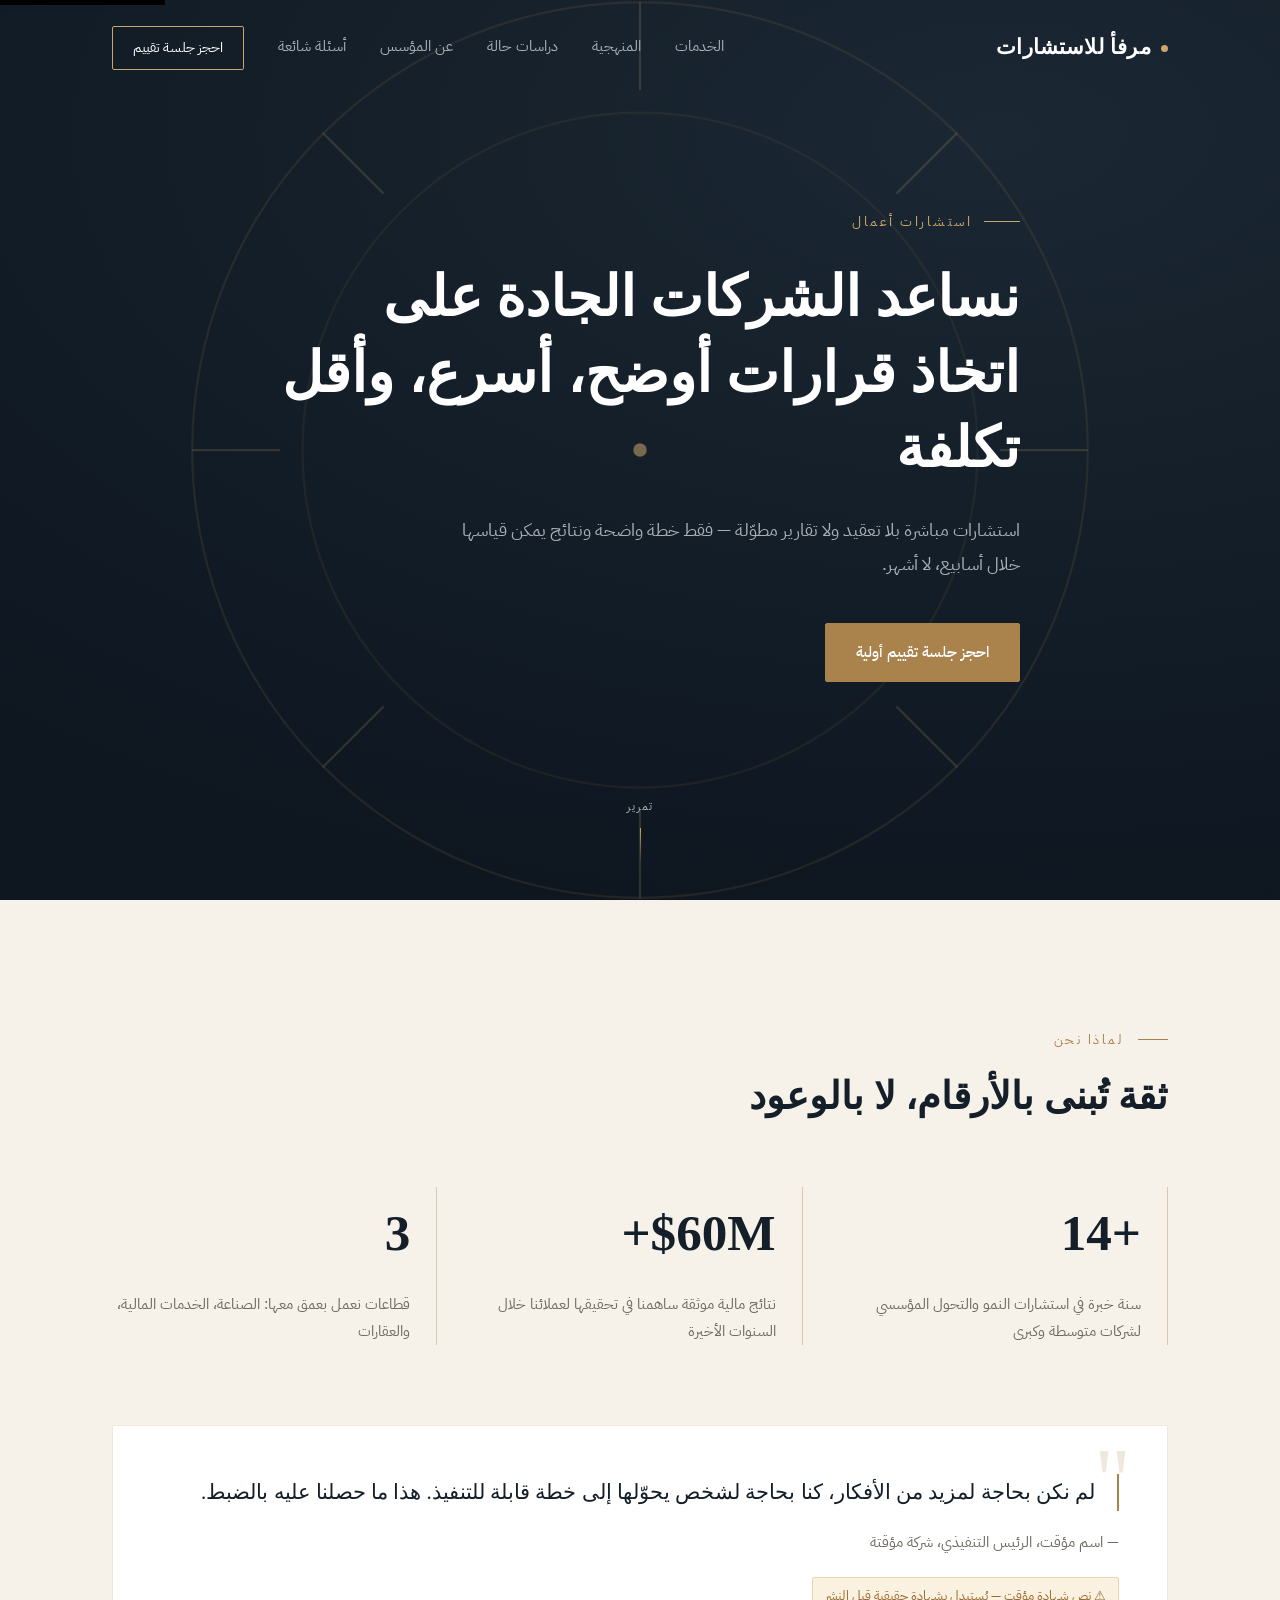
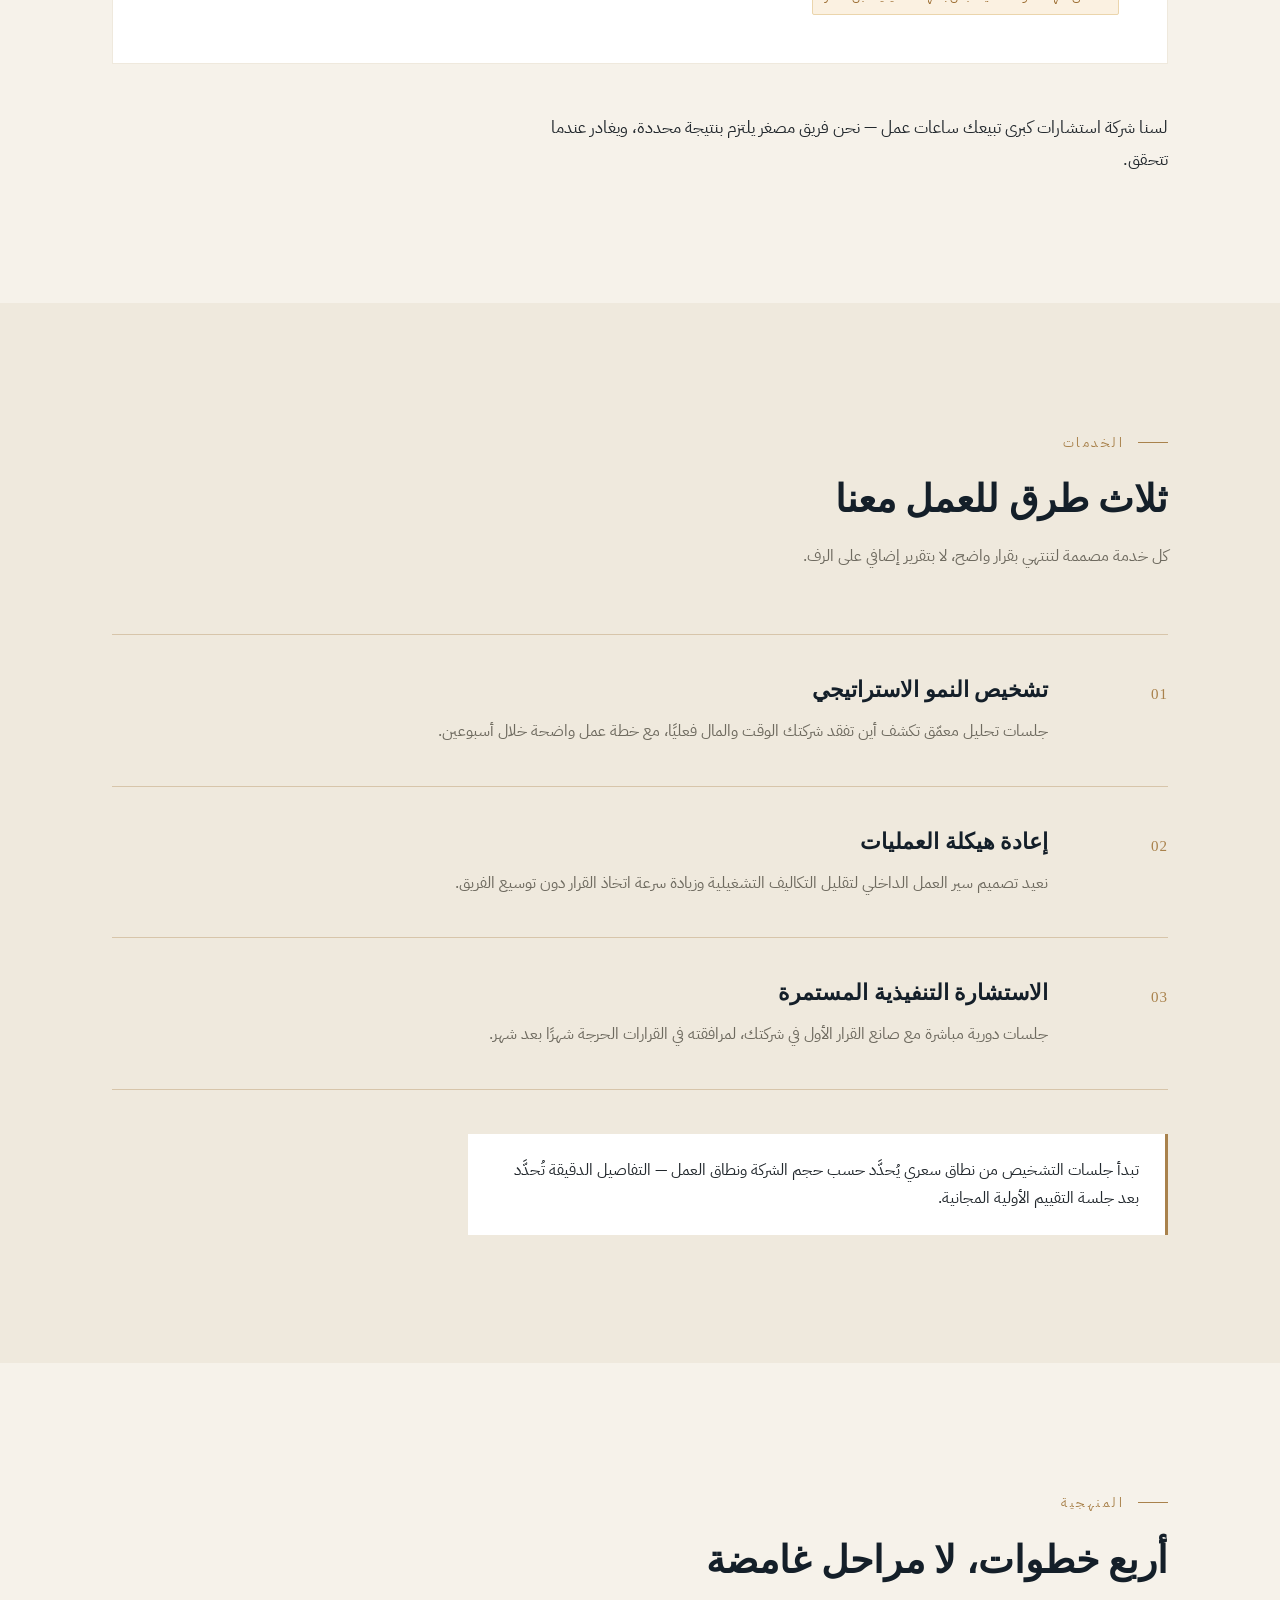
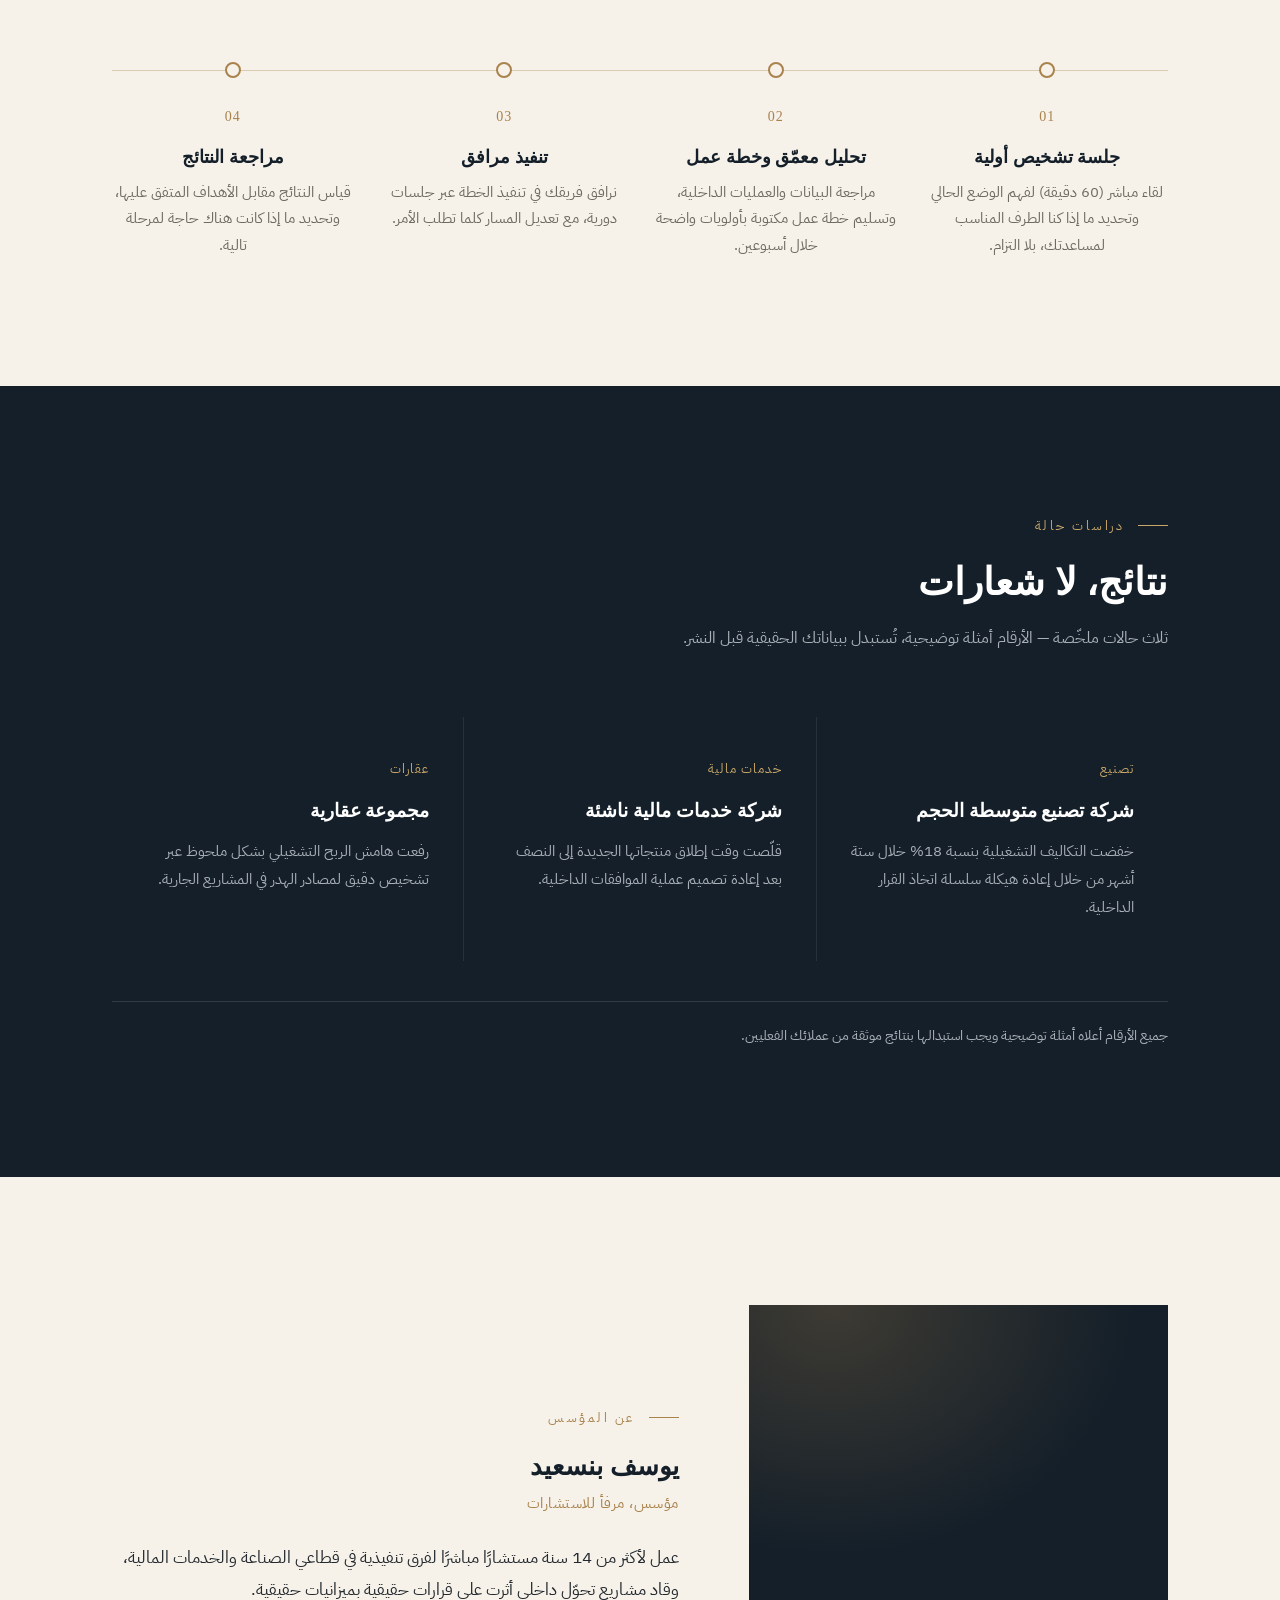
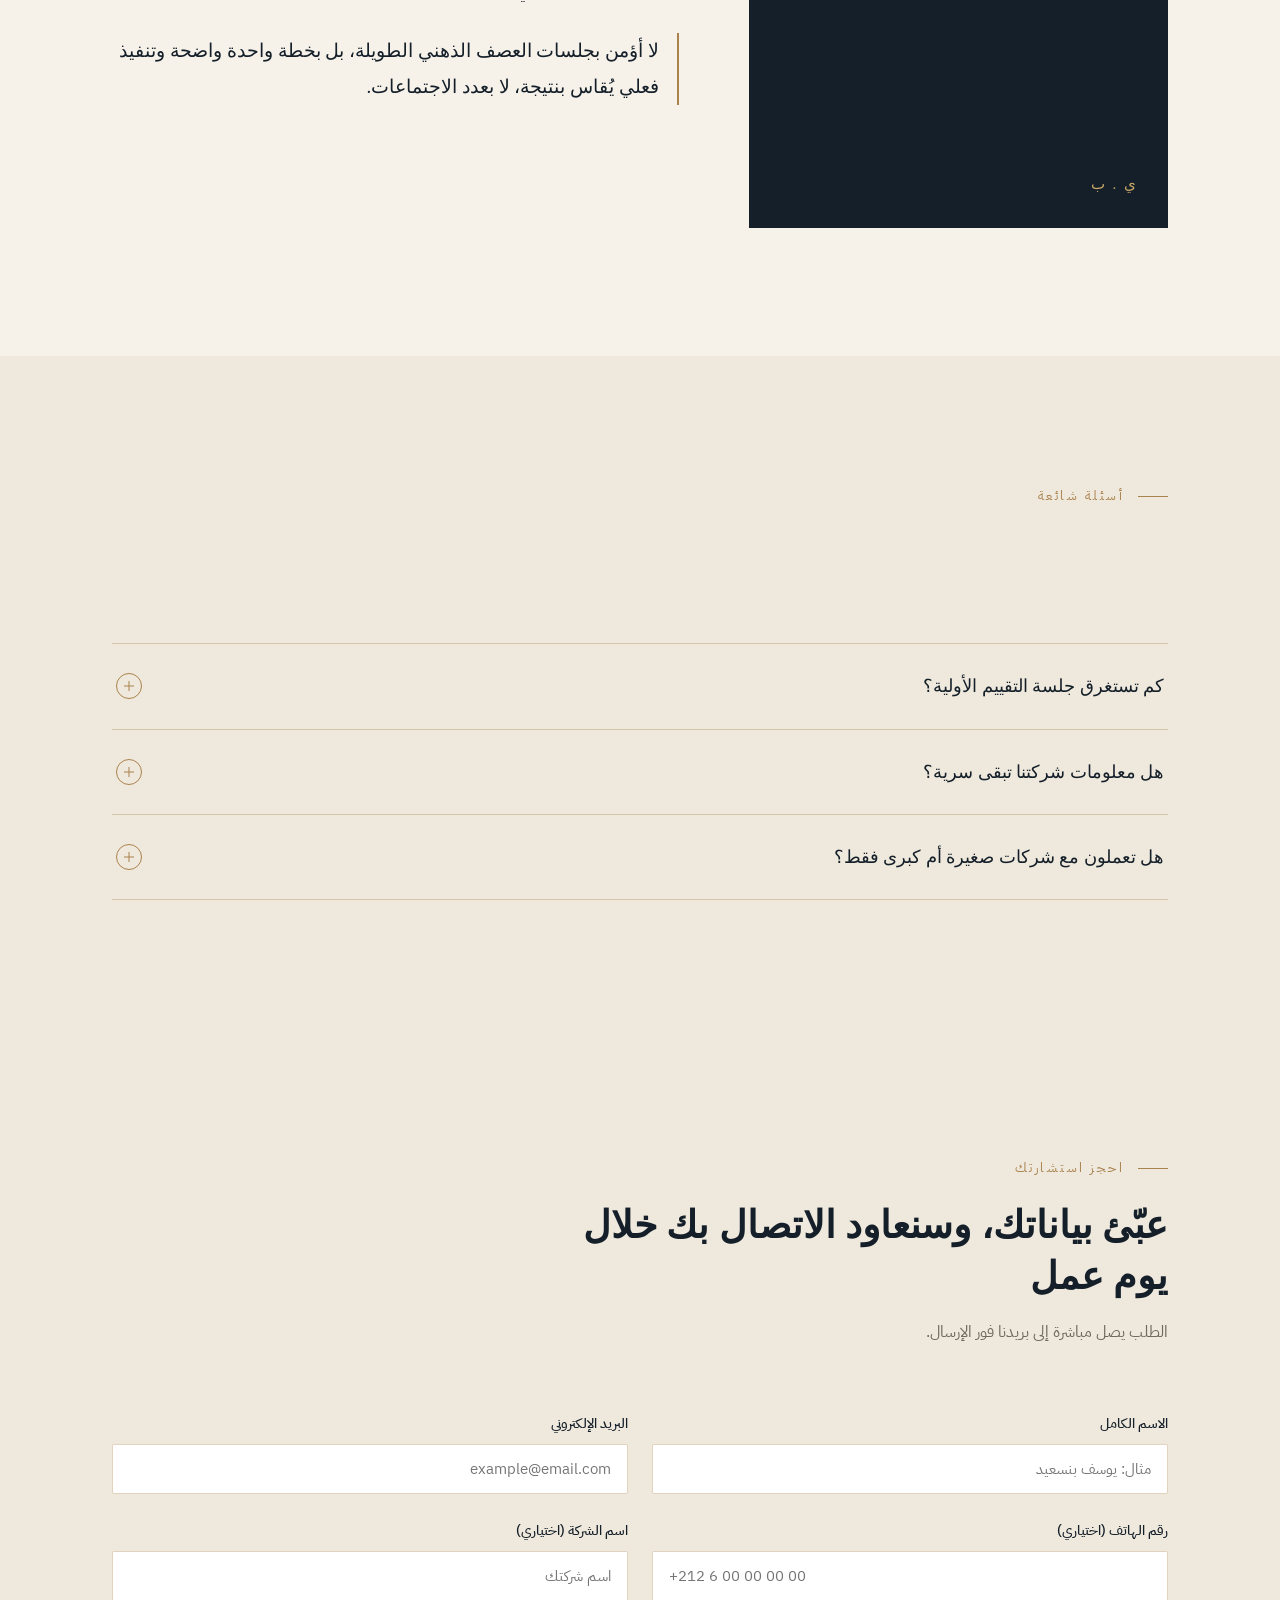
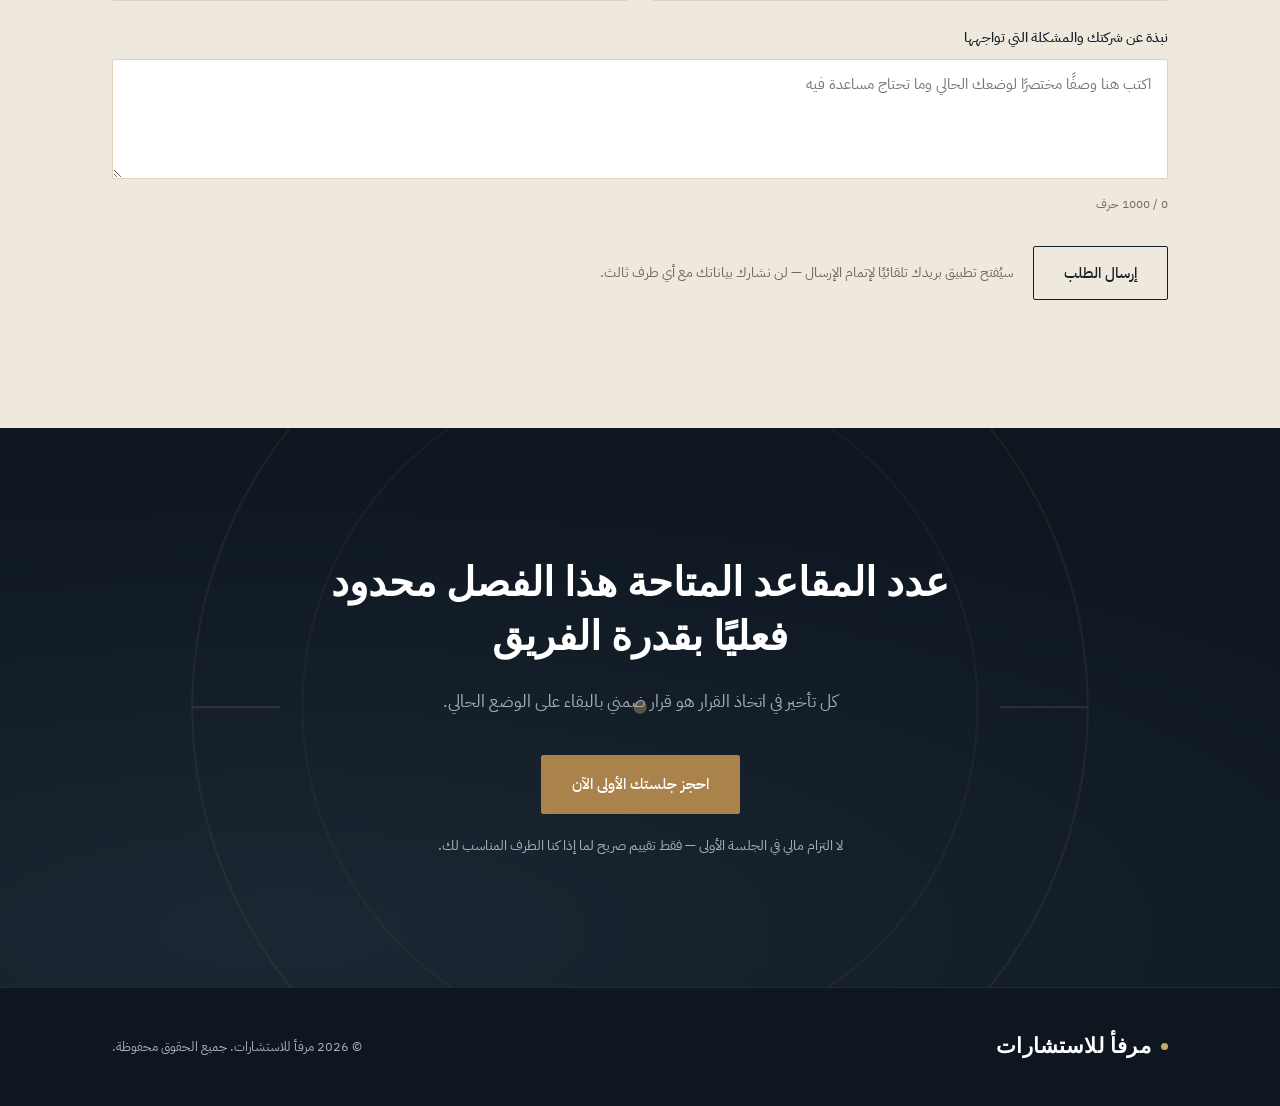
==== index.html @ f8471680 "Initial commit: Professional consulting website - Marfa Consulting" ====
<!DOCTYPE html>
<html lang="ar" dir="rtl">
<head>
  <meta charset="UTF-8">
  <meta name="viewport" content="width=device-width, initial-scale=1.0">
  <meta name="description" content="مرفأ للاستشارات — استشارات أعمال احترافية للشركات الكبرى والمتوسطة. نساعدك على اتخاذ قرارات أوضح وأسرع وأقل تكلفة.">
  <meta name="keywords" content="استشارات أعمال، استشارات إدارية، تحول مؤسسي، استراتيجية النمو">
  <meta name="author" content="مرفأ للاستشارات">
  <meta property="og:title" content="مرفأ — استشارات أعمال احترافية">
  <meta property="og:description" content="نساعد الشركات الجادة على اتخاذ قرارات أوضح، أسرع، وأقل تكلفة">
  <meta property="og:type" content="website">
  <meta name="theme-color" content="#141F29">
  
  <title>مرفأ — استشارات أعمال احترافية</title>
  
  <link rel="preconnect" href="https://fonts.googleapis.com">
  <link rel="preconnect" href="https://fonts.gstatic.com" crossorigin>
  <link href="https://fonts.googleapis.com/css2?family=Noto+Serif+Arabic:wght@400;500;600;700&family=IBM+Plex+Sans+Arabic:wght@300;400;500;600&display=swap" rel="stylesheet">
  
  <link rel="stylesheet" href="css/styles.css">
  <link rel="stylesheet" href="css/animations.css">
  <link rel="stylesheet" href="css/responsive.css">
</head>
<body>

<!-- HEADER -->
<header id="site-header" role="banner">
  <div class="wrap">
    <div class="brand"><span class="dot"></span>مرفأ للاستشارات</div>
    <div class="nav-desktop">
      <nav role="navigation" aria-label="القائمة الرئيسية">
        <a href="#services">الخدمات</a>
        <a href="#method">المنهجية</a>
        <a href="#cases">دراسات حالة</a>
        <a href="#about">عن المؤسس</a>
        <a href="#faq">أسئلة شائعة</a>
      </nav>
      <a href="#book" class="header-cta">احجز جلسة تقييم</a>
    </div>
    <button class="menu-btn" aria-label="فتح القائمة" aria-expanded="false"><span></span><span></span><span></span></button>
  </div>
</header>

<!-- HERO SECTION -->
<section class="hero" role="main" aria-label="القسم الرئيسي">
  <div class="compass" aria-hidden="true">
    <svg viewBox="0 0 400 400" fill="none" role="img" aria-label="خلفية زخرفية">
      <circle cx="200" cy="200" r="199" stroke="#A9824C" stroke-opacity="0.25"/>
      <circle cx="200" cy="200" r="150" stroke="#A9824C" stroke-opacity="0.18"/>
      <g stroke="#C9A768" stroke-opacity="0.35">
        <line x1="200" y1="1" x2="200" y2="40"/>
        <line x1="200" y1="360" x2="200" y2="399"/>
        <line x1="1" y1="200" x2="40" y2="200"/>
        <line x1="360" y1="200" x2="399" y2="200"/>
        <line x1="59" y1="59" x2="86" y2="86"/>
        <line x1="314" y1="314" x2="341" y2="341"/>
        <line x1="59" y1="341" x2="86" y2="314"/>
        <line x1="314" y1="86" x2="341" y2="59"/>
      </g>
      <circle cx="200" cy="200" r="3" fill="#C9A768"/>
    </svg>
  </div>
  <div class="wrap">
    <div class="hero-inner">
      <div class="eyebrow"><span class="rule"></span>استشارات أعمال</div>
      <h1 class="reveal in">نساعد الشركات الجادة على اتخاذ قرارات أوضح، أسرع، وأقل تكلفة</h1>
      <p class="sub reveal in">استشارات مباشرة بلا تعقيد ولا تقارير مطوّلة — فقط خطة واضحة ونتائج يمكن قياسها خلال أسابيع، لا أشهر.</p>
      <a href="#book" class="btn reveal in">احجز جلسة تقييم أولية</a>
    </div>
  </div>
  <div class="scroll-cue"><span>تمرير</span><span class="line"></span></div>
</section>

<!-- TRUST SECTION -->
<section class="trust" aria-label="قسم الثقة والأرقام">
  <div class="wrap">
    <div class="label reveal"><span class="rule"></span>لماذا نحن</div>
    <div class="section-head reveal">
      <h2>ثقة تُبنى بالأرقام، لا بالوعود</h2>
    </div>

    <div class="stats">
      <div class="stat reveal">
        <div class="num">+14</div>
        <div class="desc">سنة خبرة في استشارات النمو والتحول المؤسسي لشركات متوسطة وكبرى</div>
      </div>
      <div class="stat reveal">
        <div class="num">$60M+</div>
        <div class="desc">نتائج مالية موثقة ساهمنا في تحقيقها لعملائنا خلال السنوات الأخيرة</div>
      </div>
      <div class="stat reveal">
        <div class="num">3</div>
        <div class="desc">قطاعات نعمل بعمق معها: الصناعة، الخدمات المالية، والعقارات</div>
      </div>
    </div>

    <div class="quote-block reveal">
      <div>
        <blockquote>لم نكن بحاجة لمزيد من الأفكار، كنا بحاجة لشخص يحوّلها إلى خطة قابلة للتنفيذ. هذا ما حصلنا عليه بالضبط.</blockquote>
        <div class="quote-attr">— اسم مؤقت، الرئيس التنفيذي، شركة مؤقتة</div>
        <div class="placeholder-flag">⚠ نص شهادة مؤقت — يُستبدل بشهادة حقيقية قبل النشر</div>
      </div>
    </div>

    <p class="resolve-line reveal">لسنا شركة استشارات كبرى تبيعك ساعات عمل — نحن فريق مصغر يلتزم بنتيجة محددة، ويغادر عندما تتحقق.</p>
  </div>
</section>

<!-- SERVICES SECTION -->
<section class="services" id="services" aria-label="الخدمات">
  <div class="wrap">
    <div class="label reveal"><span class="rule"></span>الخدمات</div>
    <div class="section-head reveal">
      <h2>ثلاث طرق للعمل معنا</h2>
      <p>كل خدمة مصممة لتنتهي بقرار واضح، لا بتقرير إضافي على الرف.</p>
    </div>

    <div class="service-list">
      <div class="service-row reveal">
        <div class="service-num">01</div>
        <div>
          <h3>تشخيص النمو الاستراتيجي</h3>
          <p>جلسات تحليل معمّق تكشف أين تفقد شركتك الوقت والمال فعليًا، مع خطة عمل واضحة خلال أسبوعين.</p>
        </div>
      </div>
      <div class="service-row reveal">
        <div class="service-num">02</div>
        <div>
          <h3>إعادة هيكلة العمليات</h3>
          <p>نعيد تصميم سير العمل الداخلي لتقليل التكاليف التشغيلية وزيادة سرعة اتخاذ القرار دون توسيع الفريق.</p>
        </div>
      </div>
      <div class="service-row reveal">
        <div class="service-num">03</div>
        <div>
          <h3>الاستشارة التنفيذية المستمرة</h3>
          <p>جلسات دورية مباشرة مع صانع القرار الأول في شركتك، لمرافقته في القرارات الحرجة شهرًا بعد شهر.</p>
        </div>
      </div>
    </div>

    <p class="pricing-note reveal">تبدأ جلسات التشخيص من نطاق سعري يُحدَّد حسب حجم الشركة ونطاق العمل — التفاصيل الدقيقة تُحدَّد بعد جلسة التقييم الأولية المجانية.</p>
  </div>
</section>

<!-- METHODOLOGY SECTION -->
<section class="method" id="method" aria-label="المنهجية">
  <div class="wrap">
    <div class="label reveal"><span class="rule"></span>المنهجية</div>
    <div class="section-head reveal">
      <h2>أربع خطوات، لا مراحل غامضة</h2>
    </div>

    <div class="timeline">
      <div class="tl-step reveal">
        <div class="tl-dot"></div>
        <div class="tl-num">01</div>
        <h3>جلسة تشخيص أولية</h3>
        <p>لقاء مباشر (60 دقيقة) لفهم الوضع الحالي وتحديد ما إذا كنا الطرف المناسب لمساعدتك، بلا التزام.</p>
      </div>
      <div class="tl-step reveal">
        <div class="tl-dot"></div>
        <div class="tl-num">02</div>
        <h3>تحليل معمّق وخطة عمل</h3>
        <p>مراجعة البيانات والعمليات الداخلية، وتسليم خطة عمل مكتوبة بأولويات واضحة خلال أسبوعين.</p>
      </div>
      <div class="tl-step reveal">
        <div class="tl-dot"></div>
        <div class="tl-num">03</div>
        <h3>تنفيذ مرافق</h3>
        <p>نرافق فريقك في تنفيذ الخطة عبر جلسات دورية، مع تعديل المسار كلما تطلب الأمر.</p>
      </div>
      <div class="tl-step reveal">
        <div class="tl-dot"></div>
        <div class="tl-num">04</div>
        <h3>مراجعة النتائج</h3>
        <p>قياس النتائج مقابل الأهداف المتفق عليها، وتحديد ما إذا كانت هناك حاجة لمرحلة تالية.</p>
      </div>
    </div>
  </div>
</section>

<!-- CASE STUDIES SECTION -->
<section class="cases" id="cases" aria-label="دراسات الحالة">
  <div class="wrap">
    <div class="label reveal"><span class="rule"></span>دراسات حالة</div>
    <div class="section-head reveal">
      <h2>نتائج، لا شعارات</h2>
      <p>ثلاث حالات ملخّصة — الأرقام أمثلة توضيحية، تُستبدل ببياناتك الحقيقية قبل النشر.</p>
    </div>

    <div class="case-grid">
      <div class="case-card reveal">
        <span class="tag">تصنيع</span>
        <h3>شركة تصنيع متوسطة الحجم</h3>
        <p>خفضت التكاليف التشغيلية بنسبة 18% خلال ستة أشهر من خلال إعادة هيكلة سلسلة اتخاذ القرار الداخلية.</p>
      </div>
      <div class="case-card reveal">
        <span class="tag">خدمات مالية</span>
        <h3>شركة خدمات مالية ناشئة</h3>
        <p>قلّصت وقت إطلاق منتجاتها الجديدة إلى النصف بعد إعادة تصميم عملية الموافقات الداخلية.</p>
      </div>
      <div class="case-card reveal">
        <span class="tag">عقارات</span>
        <h3>مجموعة عقارية</h3>
        <p>رفعت هامش الربح التشغيلي بشكل ملحوظ عبر تشخيص دقيق لمصادر الهدر في المشاريع الجارية.</p>
      </div>
    </div>
    <p class="cases-note reveal">جميع الأرقام أعلاه أمثلة توضيحية ويجب استبدالها بنتائج موثقة من عملائك الفعليين.</p>
  </div>
</section>

<!-- ABOUT SECTION -->
<section class="about" id="about" aria-label="عن المؤسس">
  <div class="wrap">
    <div class="about-grid">
      <div class="about-card reveal">
        <span class="initials">ي . ب</span>
      </div>
      <div class="reveal">
        <div class="label"><span class="rule"></span>عن المؤسس</div>
        <h3 class="name">يوسف بنسعيد</h3>
        <div class="role">مؤسس، مرفأ للاستشارات</div>
        <p>عمل لأكثر من 14 سنة مستشارًا مباشرًا لفرق تنفيذية في قطاعي الصناعة والخدمات المالية، وقاد مشاريع تحوّل داخلي أثرت على قرارات حقيقية بميزانيات حقيقية.</p>
        <p class="pull">لا أؤمن بجلسات العصف الذهني الطويلة، بل بخطة واحدة واضحة وتنفيذ فعلي يُقاس بنتيجة، لا بعدد الاجتماعات.</p>
      </div>
    </div>
  </div>
</section>

<!-- FAQ SECTION -->
<section class="faq" id="faq" aria-label="الأسئلة الشائعة">
  <div class="wrap">
    <div class="label reveal"><span class="rule"></span>أسئلة شائعة</div>
    <div class="section-head reveal">
      <h2>قبل أن تحجز</h2>
    </div>

    <div class="faq-list">
      <details class="faq-item reveal">
        <summary>كم تستغرق جلسة التقييم الأولية؟<span class="icon"></span></summary>
        <div class="a">ستون دقيقة، بلا التزام مالي. الهدف هو فهم وضعك وتحديد ما إذا كنا الطرف المناسب لمساعدتك.</div>
      </details>
      <details class="faq-item reveal">
        <summary>هل معلومات شركتنا تبقى سرية؟<span class="icon"></span></summary>
        <div class="a">نعم، نوقّع اتفاقية سرية قبل أي مشاركة بيانات أو وثائق داخلية.</div>
      </details>
      <details class="faq-item reveal">
        <summary>هل تعملون مع شركات صغيرة أم كبرى فقط؟<span class="icon"></span></summary>
        <div class="a">نعمل مع الشركات التي لديها مشكلة محددة تستحق حلًا، بغض النظر عن الحجم.</div>
      </details>
    </div>
  </div>
</section>

<!-- CONTACT FORM SECTION -->
<section class="contact-form-section" id="book" aria-label="حجز جلسة تقييم">
  <div class="wrap">
    <div class="label reveal"><span class="rule"></span>احجز استشارتك</div>
    <div class="section-head reveal">
      <h2>عبّئ بياناتك، وسنعاود الاتصال بك خلال يوم عمل</h2>
      <p>الطلب يصل مباشرة إلى بريدنا فور الإرسال.</p>
    </div>

    <form id="booking-form" class="reveal" novalidate>
      <div class="form-grid">
        <div class="field">
          <label for="f-name">الاسم الكامل</label>
          <input id="f-name" name="name" type="text" required placeholder="مثال: يوسف بنسعيد">
        </div>
        <div class="field">
          <label for="f-email">البريد الإلكتروني</label>
          <input id="f-email" name="email" type="email" required placeholder="example@email.com">
        </div>
        <div class="field">
          <label for="f-phone">رقم الهاتف (اختياري)</label>
          <input id="f-phone" name="phone" type="tel" placeholder="+212 6 00 00 00 00">
        </div>
        <div class="field">
          <label for="f-company">اسم الشركة (اختياري)</label>
          <input id="f-company" name="company" type="text" placeholder="اسم شركتك">
        </div>
        <div class="field full">
          <label for="f-message">نبذة عن شركتك والمشكلة التي تواجهها</label>
          <textarea id="f-message" name="message" required placeholder="اكتب هنا وصفًا مختصرًا لوضعك الحالي وما تحتاج مساعدة فيه"></textarea>
        </div>
      </div>

      <div class="form-submit">
        <button type="submit" class="btn btn-outline" id="submit-btn">إرسال الطلب</button>
        <span class="form-note">سيُفتح تطبيق بريدك تلقائيًا لإتمام الإرسال — لن نشارك بياناتك مع أي طرف ثالث.</span>
      </div>
      <div class="form-status" id="form-status"></div>
    </form>
  </div>
</section>

<!-- FINAL CTA SECTION -->
<section class="final" id="contact" aria-label="دعوة نهائية للعمل">
  <div class="compass" aria-hidden="true">
    <svg viewBox="0 0 400 400" fill="none" role="img" aria-label="خلفية زخرفية">
      <circle cx="200" cy="200" r="199" stroke="#A9824C" stroke-opacity="0.25"/>
      <circle cx="200" cy="200" r="150" stroke="#A9824C" stroke-opacity="0.18"/>
      <g stroke="#C9A768" stroke-opacity="0.35">
        <line x1="200" y1="1" x2="200" y2="40"/>
        <line x1="200" y1="360" x2="200" y2="399"/>
        <line x1="1" y1="200" x2="40" y2="200"/>
        <line x1="360" y1="200" x2="399" y2="200"/>
      </g>
      <circle cx="200" cy="200" r="3" fill="#C9A768"/>
    </svg>
  </div>
  <div class="wrap">
    <div class="final-inner reveal">
      <h2>عدد المقاعد المتاحة هذا الفصل محدود فعليًا بقدرة الفريق</h2>
      <p class="sub">كل تأخير في اتخاذ القرار هو قرار ضمني بالبقاء على الوضع الحالي.</p>
      <a href="#book" class="btn">احجز جلستك الأولى الآن</a>
      <div class="trust-line">لا التزام مالي في الجلسة الأولى — فقط تقييم صريح لما إذا كنا الطرف المناسب لك.</div>
    </div>
  </div>
</section>

<!-- FOOTER -->
<footer role="contentinfo">
  <div class="wrap">
    <div class="brand"><span class="dot"></span>مرفأ للاستشارات</div>
    <div class="fine">© 2026 مرفأ للاستشارات. جميع الحقوق محفوظة.</div>
  </div>
</footer>

<script src="js/main.js" defer></script>
<script src="js/form.js" defer></script>

</body>
</html>
---- css/styles.css ----
/* ============================================
   MARFA CONSULTING - MAIN STYLES
   Professional Design System for Enterprise
   ============================================ */

:root {
  /* Color Palette */
  --navy: #141F29;
  --navy-deep: #0E1620;
  --cream: #F6F2EA;
  --cream-2: #EFE9DD;
  --gold: #A9824C;
  --gold-soft: #C9A768;
  --ink: #22282D;
  --muted: #6E6A5F;
  --muted-on-navy: #A9B0B8;
  --line: rgba(169, 130, 76, 0.35);
  
  /* Typography */
  --serif: 'Noto Serif Arabic', serif;
  --sans: 'IBM Plex Sans Arabic', sans-serif;
  
  /* Layout */
  --maxw: 1120px;
  --section-pad: clamp(72px, 10vw, 140px);
  
  /* Transitions */
  --transition-fast: 0.3s ease;
  --transition-normal: 0.5s ease;
  --transition-slow: 0.8s ease;
}

/* ============================================
   GLOBAL STYLES
   ============================================ */

* {
  box-sizing: border-box;
}

html {
  scroll-behavior: smooth;
  -webkit-font-smoothing: antialiased;
  -moz-osx-font-smoothing: grayscale;
}

body {
  margin: 0;
  padding: 0;
  background: var(--cream);
  color: var(--ink);
  font-family: var(--sans);
  font-weight: 400;
  line-height: 1.8;
  overflow-x: hidden;
}

/* Typography */
h1, h2, h3, h4, h5, h6 {
  font-family: var(--serif);
  color: var(--navy);
  margin: 0;
  line-height: 1.35;
  font-weight: 600;
}

p {
  margin: 0;
}

a {
  color: inherit;
  text-decoration: none;
  transition: color var(--transition-fast);
}

img {
  max-width: 100%;
  display: block;
  height: auto;
}

/* Utility Classes */
.wrap {
  max-width: var(--maxw);
  margin: 0 auto;
  padding: 0 32px;
}

section {
  padding: var(--section-pad) 0;
}

::selection {
  background: var(--gold-soft);
  color: #fff;
}

:focus-visible {
  outline: 2px solid var(--gold);
  outline-offset: 3px;
}

/* ============================================
   HEADER & NAVIGATION
   ============================================ */

header {
  position: fixed;
  top: 0;
  right: 0;
  left: 0;
  z-index: 100;
  padding: 26px 0;
  transition: background var(--transition-normal), padding var(--transition-normal), box-shadow var(--transition-normal);
  background: transparent;
}

header .wrap {
  display: flex;
  align-items: center;
  justify-content: space-between;
}

header.scrolled {
  background: var(--navy);
  padding: 16px 0;
  box-shadow: 0 8px 30px rgba(0, 0, 0, 0.18);
}

.brand {
  font-family: var(--serif);
  font-size: 21px;
  letter-spacing: 0.5px;
  color: #fff;
  display: flex;
  align-items: center;
  gap: 10px;
  font-weight: 600;
}

.brand .dot {
  width: 7px;
  height: 7px;
  border-radius: 50%;
  background: var(--gold-soft);
  display: inline-block;
}

nav {
  display: flex;
  gap: 34px;
}

nav a {
  color: var(--muted-on-navy);
  font-size: 14.5px;
  font-weight: 400;
  position: relative;
  padding-bottom: 4px;
  transition: color var(--transition-fast);
}

nav a:hover {
  color: #fff;
}

nav a::after {
  content: '';
  position: absolute;
  right: 0;
  bottom: 0;
  width: 0;
  height: 1px;
  background: var(--gold-soft);
  transition: width var(--transition-fast);
}

nav a:hover::after {
  width: 100%;
}

.header-cta {
  border: 1px solid var(--gold-soft);
  color: #fff !important;
  padding: 9px 20px;
  border-radius: 2px;
  font-size: 13.5px;
  transition: background var(--transition-fast), color var(--transition-fast);
}

.header-cta::after {
  display: none;
}

.header-cta:hover {
  background: var(--gold-soft);
  color: var(--navy-deep) !important;
}

.nav-desktop {
  display: flex;
  align-items: center;
  gap: 34px;
}

.menu-btn {
  display: none;
  background: none;
  border: none;
  cursor: pointer;
  padding: 6px;
  flex-direction: column;
  gap: 5px;
}

.menu-btn span {
  display: block;
  width: 22px;
  height: 1px;
  background: #fff;
  transition: background var(--transition-fast);
}

/* ============================================
   HERO SECTION
   ============================================ */

.hero {
  position: relative;
  min-height: 100vh;
  display: flex;
  align-items: center;
  background: radial-gradient(120% 90% at 78% 15%, #1B2733 0%, var(--navy) 45%, var(--navy-deep) 100%);
  overflow: hidden;
  padding-top: 120px;
}

.compass {
  position: absolute;
  top: 50%;
  left: 50%;
  width: min(900px, 140vw);
  height: min(900px, 140vw);
  transform: translate(-50%, -50%);
  opacity: 0.55;
  pointer-events: none;
}

.compass svg {
  width: 100%;
  height: 100%;
}

.hero-inner {
  position: relative;
  z-index: 2;
  max-width: 760px;
}

.eyebrow {
  display: flex;
  align-items: center;
  gap: 12px;
  color: var(--gold-soft);
  font-size: 13.5px;
  letter-spacing: 2.5px;
  margin-bottom: 26px;
}

.eyebrow .rule {
  width: 36px;
  height: 1px;
  background: var(--gold-soft);
}

.hero h1 {
  color: #fff;
  font-size: clamp(34px, 5vw, 56px);
  font-weight: 600;
  margin-bottom: 26px;
}

.hero .sub {
  color: var(--muted-on-navy);
  font-size: 18px;
  max-width: 560px;
  margin-bottom: 42px;
  line-height: 1.9;
}

.btn {
  display: inline-flex;
  align-items: center;
  gap: 10px;
  background: var(--gold);
  color: #fff;
  padding: 15px 30px;
  font-size: 15px;
  border-radius: 2px;
  border: 1px solid var(--gold);
  transition: background var(--transition-fast), transform var(--transition-fast), box-shadow var(--transition-fast);
  cursor: pointer;
  font-family: var(--sans);
  font-weight: 500;
}

.btn:hover {
  background: var(--gold-soft);
  transform: translateY(-2px);
  box-shadow: 0 14px 30px rgba(169, 130, 76, 0.28);
}

.btn:active {
  transform: translateY(0);
}

.btn-outline {
  background: transparent;
  color: var(--navy);
  border: 1px solid var(--navy);
}

.btn-outline:hover {
  background: var(--navy);
  color: #fff;
}

.scroll-cue {
  position: absolute;
  bottom: 38px;
  right: 50%;
  transform: translateX(50%);
  display: flex;
  flex-direction: column;
  align-items: center;
  gap: 10px;
  color: var(--muted-on-navy);
  font-size: 12px;
  letter-spacing: 1px;
  z-index: 2;
}

.scroll-cue .line {
  width: 1px;
  height: 34px;
  background: linear-gradient(var(--gold-soft), transparent);
}

/* ============================================
   SECTION LABELS & HEADINGS
   ============================================ */

.label {
  display: flex;
  align-items: center;
  gap: 14px;
  color: var(--gold);
  font-size: 13px;
  letter-spacing: 2.5px;
  margin-bottom: 20px;
}

.label .rule {
  width: 30px;
  height: 1px;
  background: var(--gold);
}

.section-head {
  max-width: 620px;
  margin-bottom: 64px;
}

.section-head h2 {
  font-size: clamp(26px, 3.4vw, 38px);
  font-weight: 600;
}

.section-head p {
  color: var(--muted);
  margin-top: 16px;
  font-size: 16px;
}

.divider {
  display: flex;
  align-items: center;
  justify-content: center;
  gap: 14px;
  margin: 0 auto;
}

.divider .seg {
  width: 70px;
  height: 1px;
  background: var(--line);
}

.divider .dot {
  width: 5px;
  height: 5px;
  border-radius: 50%;
  background: var(--gold);
}

/* ============================================
   TRUST SECTION
   ============================================ */

.trust {
  background: var(--cream);
}

.stats {
  display: grid;
  grid-template-columns: repeat(3, 1fr);
  gap: 40px;
  margin-bottom: 80px;
}

.stat {
  border-right: 1px solid var(--line);
  padding-right: 26px;
}

.stat .num {
  font-family: var(--serif);
  font-size: clamp(38px, 4vw, 52px);
  color: var(--navy);
  font-weight: 600;
  margin-bottom: 12px;
}

.stat .desc {
  color: var(--muted);
  font-size: 15px;
  line-height: 1.8;
}

.quote-block {
  display: grid;
  grid-template-columns: 1fr;
  gap: 40px;
  background: #fff;
  border: 1px solid var(--cream-2);
  padding: 48px;
  position: relative;
}

.quote-block::before {
  content: '"';
  position: absolute;
  top: 10px;
  right: 36px;
  font-family: var(--serif);
  font-size: 90px;
  color: var(--cream-2);
  line-height: 1;
}

blockquote {
  font-family: var(--serif);
  font-size: 21px;
  color: var(--navy);
  line-height: 1.75;
  border-right: 2px solid var(--gold);
  padding-right: 22px;
  margin: 0 0 18px 0;
  position: relative;
  z-index: 1;
}

.quote-attr {
  color: var(--muted);
  font-size: 14.5px;
}

.placeholder-flag {
  display: inline-flex;
  align-items: center;
  gap: 8px;
  margin-top: 22px;
  font-size: 12.5px;
  color: #9A6B2E;
  background: #FBF1E1;
  border: 1px solid #EBD5AC;
  padding: 7px 12px;
  border-radius: 2px;
}

.resolve-line {
  margin-top: 48px;
  font-size: 16.5px;
  color: var(--ink);
  max-width: 640px;
  line-height: 1.9;
}

/* ============================================
   SERVICES SECTION
   ============================================ */

.services {
  background: var(--cream-2);
}

.service-row {
  display: grid;
  grid-template-columns: 90px 1fr;
  gap: 30px;
  padding: 40px 0;
  border-bottom: 1px solid var(--line);
  align-items: start;
}

.service-row:first-of-type {
  border-top: 1px solid var(--line);
}

.service-num {
  font-family: var(--serif);
  color: var(--gold);
  font-size: 15px;
  letter-spacing: 1px;
  padding-top: 6px;
}

.service-row h3 {
  font-size: 22px;
  margin-bottom: 12px;
  font-weight: 600;
}

.service-row p {
  color: var(--muted);
  font-size: 16px;
  max-width: 620px;
}

.pricing-note {
  margin-top: 44px;
  padding: 22px 26px;
  border-right: 3px solid var(--gold);
  background: #fff;
  font-size: 15.5px;
  color: var(--ink);
  max-width: 700px;
  line-height: 1.85;
}

/* ============================================
   METHODOLOGY SECTION
   ============================================ */

.method {
  background: var(--cream);
}

.timeline {
  position: relative;
  display: grid;
  grid-template-columns: repeat(4, 1fr);
  gap: 30px;
}

.timeline::before {
  content: '';
  position: absolute;
  top: 20px;
  right: 0;
  left: 0;
  height: 1px;
  background: var(--line);
}

.tl-step {
  position: relative;
  padding-top: 54px;
}

.tl-step .tl-dot {
  position: absolute;
  top: 12px;
  right: calc(50% - 8px);
  width: 16px;
  height: 16px;
  border-radius: 50%;
  background: var(--cream);
  border: 2px solid var(--gold);
}

.tl-step .tl-num {
  text-align: center;
  font-family: var(--serif);
  color: var(--gold);
  font-size: 14px;
  margin-bottom: 16px;
  letter-spacing: 1px;
}

.tl-step h3 {
  text-align: center;
  font-size: 18px;
  margin-bottom: 10px;
}

.tl-step p {
  text-align: center;
  color: var(--muted);
  font-size: 14.5px;
  line-height: 1.8;
}

/* ============================================
   CASE STUDIES SECTION
   ============================================ */

.cases {
  background: var(--navy);
}

.cases .label {
  color: var(--gold-soft);
}

.cases .label .rule {
  background: var(--gold-soft);
}

.cases .section-head h2 {
  color: #fff;
}

.cases .section-head p {
  color: var(--muted-on-navy);
}

.case-grid {
  display: grid;
  grid-template-columns: repeat(3, 1fr);
  gap: 1px;
  background: rgba(255, 255, 255, 0.08);
}

.case-card {
  background: var(--navy);
  padding: 40px 34px;
}

.case-card .tag {
  color: var(--gold-soft);
  font-size: 13px;
  letter-spacing: 1px;
  margin-bottom: 18px;
  display: block;
}

.case-card h3 {
  color: #fff;
  font-size: 19px;
  margin-bottom: 14px;
}

.case-card p {
  color: var(--muted-on-navy);
  font-size: 15px;
  line-height: 1.85;
}

.cases-note {
  margin-top: 40px;
  color: var(--muted-on-navy);
  font-size: 13.5px;
  border-top: 1px solid rgba(255, 255, 255, 0.12);
  padding-top: 22px;
}

/* ============================================
   ABOUT SECTION
   ============================================ */

.about {
  background: var(--cream);
}

.about-grid {
  display: grid;
  grid-template-columns: 0.85fr 1.15fr;
  gap: 70px;
  align-items: center;
}

.about-card {
  background: var(--navy);
  aspect-ratio: 4/5;
  position: relative;
  overflow: hidden;
  display: flex;
  align-items: flex-end;
  padding: 30px;
}

.about-card::before {
  content: '';
  position: absolute;
  inset: 0;
  background: radial-gradient(120% 80% at 20% 0%, rgba(169, 130, 76, 0.28), transparent 60%);
}

.about-card .initials {
  font-family: var(--serif);
  color: var(--gold-soft);
  font-size: 15px;
  letter-spacing: 2px;
  position: relative;
  z-index: 1;
}

.about h3.name {
  font-size: 26px;
  margin-bottom: 6px;
}

.about .role {
  color: var(--gold);
  font-size: 14.5px;
  letter-spacing: 0.5px;
  margin-bottom: 26px;
}

.about p {
  color: var(--ink);
  font-size: 16.5px;
  line-height: 1.9;
  margin-bottom: 22px;
}

.about .pull {
  font-family: var(--serif);
  color: var(--navy);
  font-size: 19px;
  border-right: 2px solid var(--gold);
  padding-right: 18px;
  margin-top: 28px;
}

/* ============================================
   FAQ SECTION
   ============================================ */

.faq {
  background: var(--cream-2);
}

.faq-item {
  border-bottom: 1px solid var(--line);
}

.faq-item:first-child {
  border-top: 1px solid var(--line);
}

.faq-item summary {
  cursor: pointer;
  list-style: none;
  display: flex;
  align-items: center;
  justify-content: space-between;
  padding: 26px 4px;
  font-family: var(--serif);
  font-size: 18px;
  color: var(--navy);
  transition: color var(--transition-fast);
}

.faq-item summary::-webkit-details-marker {
  display: none;
}

.faq-item summary:hover {
  color: var(--gold);
}

.faq-item .icon {
  width: 26px;
  height: 26px;
  border: 1px solid var(--gold);
  border-radius: 50%;
  position: relative;
  flex-shrink: 0;
  transition: background var(--transition-fast);
}

.faq-item .icon::before,
.faq-item .icon::after {
  content: '';
  position: absolute;
  background: var(--gold);
  top: 50%;
  right: 50%;
  transform: translate(50%, -50%);
}

.faq-item .icon::before {
  width: 10px;
  height: 1px;
}

.faq-item .icon::after {
  width: 1px;
  height: 10px;
  transition: transform var(--transition-fast), opacity var(--transition-fast);
}

.faq-item[open] .icon::after {
  opacity: 0;
  transform: translate(50%, -50%) rotate(90deg);
}

.faq-item .a {
  padding: 0 4px 28px;
  color: var(--muted);
  font-size: 15.5px;
  max-width: 640px;
  line-height: 1.85;
}

/* ============================================
   CONTACT FORM SECTION
   ============================================ */

.contact-form-section {
  background: var(--cream-2);
}

.form-grid {
  display: grid;
  grid-template-columns: 1fr 1fr;
  gap: 24px;
}

.form-grid .full {
  grid-column: 1 / -1;
}

.field label {
  display: block;
  font-size: 14px;
  color: var(--navy);
  margin-bottom: 8px;
  font-weight: 500;
}

.field input,
.field textarea {
  width: 100%;
  background: #fff;
  border: 1px solid var(--line);
  border-radius: 2px;
  padding: 13px 16px;
  font-family: var(--sans);
  font-size: 15px;
  color: var(--ink);
  transition: border-color var(--transition-fast), box-shadow var(--transition-fast);
}

.field input:focus,
.field textarea:focus {
  outline: none;
  border-color: var(--gold);
  box-shadow: 0 0 0 3px rgba(169, 130, 76, 0.15);
}

.field textarea {
  resize: vertical;
  min-height: 120px;
  font-family: var(--sans);
}

.form-submit {
  margin-top: 30px;
  display: flex;
  align-items: center;
  gap: 20px;
  flex-wrap: wrap;
}

.form-note {
  font-size: 13.5px;
  color: var(--muted);
}

.form-status {
  margin-top: 18px;
  font-size: 14.5px;
  padding: 12px 16px;
  border-radius: 2px;
  display: none;
}

.form-status.ok {
  display: block;
  background: #EAF4EC;
  color: #2E6B3E;
  border: 1px solid #C9E4CE;
}

.form-status.err {
  display: block;
  background: #FBEAEA;
  color: #922B21;
  border: 1px solid #F0C6C4;
}

.form-status.sending {
  display: block;
  background: #F1EEE6;
  color: var(--muted);
  border: 1px solid var(--line);
}

/* ============================================
   FINAL CTA SECTION
   ============================================ */

.final {
  background: radial-gradient(120% 90% at 22% 90%, #1B2733 0%, var(--navy) 45%, var(--navy-deep) 100%);
  text-align: center;
  position: relative;
  overflow: hidden;
}

.final .compass {
  opacity: 0.4;
}

.final-inner {
  position: relative;
  z-index: 2;
  max-width: 620px;
  margin: 0 auto;
}

.final h2 {
  color: #fff;
  font-size: clamp(28px, 3.6vw, 40px);
  margin-bottom: 22px;
  font-weight: 600;
}

.final .sub {
  color: var(--muted-on-navy);
  font-size: 16.5px;
  margin-bottom: 38px;
  line-height: 1.9;
}

.final .trust-line {
  margin-top: 20px;
  color: var(--muted-on-navy);
  font-size: 13.5px;
}

/* ============================================
   FOOTER
   ============================================ */

footer {
  background: var(--navy-deep);
  padding: 40px 0;
  border-top: 1px solid rgba(255, 255, 255, 0.08);
}

footer .wrap {
  display: flex;
  align-items: center;
  justify-content: space-between;
}

footer .brand {
  color: #fff;
}

footer .fine {
  color: var(--muted-on-navy);
  font-size: 13px;
}

/* ============================================
   REVEAL ANIMATIONS
   ============================================ */

.reveal {
  opacity: 0;
  transform: translateY(22px);
  transition: opacity var(--transition-slow), transform var(--transition-slow);
}

.reveal.in {
  opacity: 1;
  transform: translateY(0);
}

/* ============================================
   ACCESSIBILITY
   ============================================ */

@media (prefers-reduced-motion: reduce) {
  html {
    scroll-behavior: auto;
  }

  .reveal {
    opacity: 1;
    transform: none;
    transition: none;
  }

  .compass {
    animation: none !important;
  }

  * {
    animation-duration: 0.01ms !important;
    animation-iteration-count: 1 !important;
    transition-duration: 0.01ms !important;
  }
}

/* ============================================
   PRINT STYLES
   ============================================ */

@media print {
  header,
  .scroll-cue,
  .final,
  footer {
    display: none;
  }

  body {
    background: #fff;
  }

  section {
    page-break-inside: avoid;
  }
}
---- css/animations.css ----
/* ============================================
   MARFA CONSULTING - ANIMATIONS & EFFECTS
   ============================================ */

/* Compass Rotation Animation */
@keyframes spin {
  to {
    transform: translate(-50%, -50%) rotate(360deg);
  }
}

.compass {
  animation: spin 140s linear infinite;
}

/* Pulse Animation for Scroll Cue */
@keyframes pulse {
  0%, 100% {
    opacity: 0.3;
  }

  50% {
    opacity: 1;
  }
}

.scroll-cue .line {
  animation: pulse 2.4s ease-in-out infinite;
}

/* Fade In Animation */
@keyframes fadeIn {
  from {
    opacity: 0;
  }

  to {
    opacity: 1;
  }
}

/* Slide Up Animation */
@keyframes slideUp {
  from {
    opacity: 0;
    transform: translateY(30px);
  }

  to {
    opacity: 1;
    transform: translateY(0);
  }
}

/* Scale Animation */
@keyframes scaleIn {
  from {
    opacity: 0;
    transform: scale(0.95);
  }

  to {
    opacity: 1;
    transform: scale(1);
  }
}

/* Button Hover Animation */
@keyframes buttonHover {
  0% {
    transform: translateY(0);
  }

  50% {
    transform: translateY(-3px);
  }

  100% {
    transform: translateY(-2px);
  }
}

/* Glow Effect */
@keyframes glow {
  0% {
    box-shadow: 0 0 0 0 rgba(169, 130, 76, 0.4);
  }

  70% {
    box-shadow: 0 0 0 10px rgba(169, 130, 76, 0);
  }

  100% {
    box-shadow: 0 0 0 0 rgba(169, 130, 76, 0);
  }
}

/* Shimmer Effect for Loading */
@keyframes shimmer {
  0% {
    background-position: -1000px 0;
  }

  100% {
    background-position: 1000px 0;
  }
}

/* Underline Animation */
@keyframes underlineExpand {
  from {
    width: 0;
  }

  to {
    width: 100%;
  }
}

/* Bounce Animation */
@keyframes bounce {
  0%, 100% {
    transform: translateY(0);
  }

  50% {
    transform: translateY(-10px);
  }
}

/* Slide In from Right */
@keyframes slideInRight {
  from {
    opacity: 0;
    transform: translateX(30px);
  }

  to {
    opacity: 1;
    transform: translateX(0);
  }
}

/* Slide In from Left */
@keyframes slideInLeft {
  from {
    opacity: 0;
    transform: translateX(-30px);
  }

  to {
    opacity: 1;
    transform: translateX(0);
  }
}

/* Rotate Animation */
@keyframes rotate {
  from {
    transform: rotate(0deg);
  }

  to {
    transform: rotate(360deg);
  }
}

/* Stagger Animation for List Items */
.reveal:nth-child(1) {
  animation-delay: 0s;
}

.reveal:nth-child(2) {
  animation-delay: 0.1s;
}

.reveal:nth-child(3) {
  animation-delay: 0.2s;
}

.reveal:nth-child(4) {
  animation-delay: 0.3s;
}

.reveal:nth-child(5) {
  animation-delay: 0.4s;
}

/* Interactive Elements Animation */
.btn {
  position: relative;
  overflow: hidden;
}

.btn::before {
  content: '';
  position: absolute;
  top: 0;
  left: -100%;
  width: 100%;
  height: 100%;
  background: rgba(255, 255, 255, 0.2);
  transition: left 0.5s ease;
  z-index: -1;
}

.btn:hover::before {
  left: 100%;
}

/* Form Input Animation */
.field input:focus,
.field textarea:focus {
  animation: scaleIn 0.3s ease;
}

/* Card Hover Animation */
.case-card {
  transition: transform 0.3s ease, box-shadow 0.3s ease;
}

.case-card:hover {
  transform: translateY(-5px);
  box-shadow: 0 10px 30px rgba(0, 0, 0, 0.2);
}

/* Service Row Animation */
.service-row {
  transition: background-color 0.3s ease, transform 0.3s ease;
}

.service-row:hover {
  background-color: rgba(169, 130, 76, 0.05);
  transform: translateX(-5px);
}

/* Timeline Step Animation */
.tl-step {
  transition: transform 0.3s ease;
}

.tl-step:hover {
  transform: translateY(-5px);
}

/* Stat Number Animation */
.stat .num {
  transition: color 0.3s ease, transform 0.3s ease;
}

.stat:hover .num {
  color: var(--gold);
  transform: scale(1.05);
}

/* FAQ Item Animation */
.faq-item[open] summary {
  color: var(--gold);
}

.faq-item .a {
  animation: slideUp 0.3s ease;
}

/* Header Scroll Animation */
header {
  transition: all 0.5s cubic-bezier(0.4, 0, 0.2, 1);
}

/* Mobile Menu Animation */
@keyframes slideDown {
  from {
    opacity: 0;
    transform: translateY(-20px);
  }

  to {
    opacity: 1;
    transform: translateY(0);
  }
}

.nav-desktop[style*="display:flex"] {
  animation: slideDown 0.3s ease;
}

/* Loading Spinner */
@keyframes spinner {
  0% {
    transform: rotate(0deg);
  }

  100% {
    transform: rotate(360deg);
  }
}

.spinner {
  animation: spinner 1s linear infinite;
}

/* Gradient Animation */
@keyframes gradientShift {
  0% {
    background-position: 0% 50%;
  }

  50% {
    background-position: 100% 50%;
  }

  100% {
    background-position: 0% 50%;
  }
}

/* Hover Effects for Links */
a {
  position: relative;
}

a::after {
  content: '';
  position: absolute;
  bottom: -2px;
  left: 0;
  width: 0;
  height: 2px;
  background: var(--gold);
  transition: width 0.3s ease;
}

a:hover::after {
  width: 100%;
}

/* Smooth Transitions for All Elements */
* {
  transition: background-color 0.3s ease, color 0.3s ease, border-color 0.3s ease;
}

/* Disable transitions for specific elements */
.compass,
.scroll-cue .line {
  transition: none;
}

/* Parallax Effect for Hero */
@media (prefers-reduced-motion: no-preference) {
  .hero {
    background-attachment: fixed;
  }
}

/* Accessibility: Respect user's motion preferences */
@media (prefers-reduced-motion: reduce) {
  * {
    animation-duration: 0.01ms !important;
    animation-iteration-count: 1 !important;
    transition-duration: 0.01ms !important;
  }

  .compass {
    animation: none;
  }

  .scroll-cue .line {
    animation: none;
  }
}
---- css/responsive.css ----
/* ============================================
   MARFA CONSULTING - RESPONSIVE DESIGN
   Mobile-First Approach
   ============================================ */

/* ============================================
   TABLET DEVICES (880px and below)
   ============================================ */

@media (max-width: 880px) {
  .wrap {
    padding: 0 24px;
  }

  /* Navigation */
  .nav-desktop {
    display: none;
  }

  .menu-btn {
    display: flex;
  }

  /* About Section */
  .about-grid {
    grid-template-columns: 1fr;
    gap: 36px;
  }

  .about-card {
    aspect-ratio: 16/9;
  }

  /* Stats */
  .stats {
    grid-template-columns: 1fr;
    gap: 34px;
  }

  .stat {
    border-right: none;
    border-bottom: 1px solid var(--line);
    padding-right: 0;
    padding-bottom: 24px;
  }

  /* Timeline */
  .timeline {
    grid-template-columns: 1fr;
    gap: 34px;
  }

  .timeline::before {
    display: none;
  }

  .tl-step {
    padding-top: 0;
    padding-right: 34px;
    border-right: 1px solid var(--line);
    text-align: right;
  }

  .tl-step .tl-dot {
    top: 2px;
    right: -8px;
  }

  .tl-step .tl-num,
  .tl-step h3,
  .tl-step p {
    text-align: right;
  }

  /* Case Grid */
  .case-grid {
    grid-template-columns: 1fr;
  }

  /* Services */
  .service-row {
    grid-template-columns: 60px 1fr;
  }

  /* Form */
  .form-grid {
    grid-template-columns: 1fr;
  }

  /* Hero */
  .hero {
    padding-top: 100px;
  }

  .hero h1 {
    font-size: clamp(28px, 4vw, 48px);
  }

  /* Section Padding */
  section {
    padding: clamp(48px, 8vw, 100px) 0;
  }

  /* Quote Block */
  .quote-block {
    padding: 36px 24px;
  }

  blockquote {
    font-size: 18px;
  }
}

/* ============================================
   MOBILE DEVICES (700px and below)
   ============================================ */

@media (max-width: 700px) {
  .wrap {
    padding: 0 18px;
  }

  /* Header */
  header {
    padding: 18px 0;
  }

  header.scrolled {
    padding: 14px 0;
  }

  .brand {
    font-size: 18px;
  }

  /* Navigation */
  .nav-desktop {
    display: none;
  }

  .menu-btn {
    display: flex;
  }

  .menu-btn span {
    width: 20px;
  }

  /* Hero Section */
  .hero {
    min-height: 90vh;
    padding-top: 80px;
  }

  .hero h1 {
    font-size: clamp(24px, 3.5vw, 36px);
    margin-bottom: 18px;
  }

  .hero .sub {
    font-size: 16px;
    margin-bottom: 28px;
  }

  .eyebrow {
    font-size: 12px;
    margin-bottom: 18px;
  }

  .eyebrow .rule {
    width: 24px;
  }

  /* Buttons */
  .btn {
    padding: 12px 24px;
    font-size: 14px;
  }

  /* Section Headings */
  .section-head h2 {
    font-size: clamp(22px, 3vw, 32px);
  }

  .section-head p {
    font-size: 15px;
  }

  /* Label */
  .label {
    font-size: 12px;
    gap: 10px;
  }

  .label .rule {
    width: 24px;
  }

  /* Stats */
  .stats {
    gap: 24px;
    margin-bottom: 48px;
  }

  .stat .num {
    font-size: clamp(32px, 3.5vw, 42px);
  }

  .stat .desc {
    font-size: 14px;
  }

  /* Quote Block */
  .quote-block {
    padding: 24px 18px;
  }

  blockquote {
    font-size: 16px;
    padding-right: 16px;
  }

  .quote-attr {
    font-size: 13px;
  }

  /* Services */
  .service-row {
    grid-template-columns: 50px 1fr;
    gap: 20px;
    padding: 28px 0;
  }

  .service-num {
    font-size: 13px;
  }

  .service-row h3 {
    font-size: 18px;
    margin-bottom: 8px;
  }

  .service-row p {
    font-size: 14px;
  }

  .pricing-note {
    font-size: 14px;
    padding: 18px 20px;
    margin-top: 32px;
  }

  /* Timeline */
  .tl-step {
    padding-right: 20px;
  }

  .tl-step .tl-num {
    font-size: 12px;
  }

  .tl-step h3 {
    font-size: 16px;
    margin-bottom: 8px;
  }

  .tl-step p {
    font-size: 13px;
  }

  /* Case Cards */
  .case-card {
    padding: 28px 20px;
  }

  .case-card .tag {
    font-size: 12px;
  }

  .case-card h3 {
    font-size: 17px;
    margin-bottom: 10px;
  }

  .case-card p {
    font-size: 14px;
  }

  .cases-note {
    font-size: 12px;
    margin-top: 28px;
  }

  /* About Section */
  .about-grid {
    gap: 24px;
  }

  .about-card {
    aspect-ratio: 1/1.2;
  }

  .about h3.name {
    font-size: 22px;
  }

  .about .role {
    font-size: 13px;
  }

  .about p {
    font-size: 15px;
    margin-bottom: 16px;
  }

  .about .pull {
    font-size: 16px;
    padding-right: 14px;
  }

  /* FAQ */
  .faq-item summary {
    padding: 18px 0;
    font-size: 16px;
  }

  .faq-item .icon {
    width: 22px;
    height: 22px;
  }

  .faq-item .a {
    padding: 0 0 20px;
    font-size: 14px;
  }

  /* Form */
  .form-grid {
    gap: 18px;
  }

  .field label {
    font-size: 13px;
    margin-bottom: 6px;
  }

  .field input,
  .field textarea {
    padding: 11px 14px;
    font-size: 14px;
  }

  .field textarea {
    min-height: 100px;
  }

  .form-submit {
    flex-direction: column;
    align-items: flex-start;
    gap: 16px;
  }

  .btn-outline {
    width: 100%;
    justify-content: center;
  }

  .form-note {
    font-size: 12px;
  }

  .form-status {
    font-size: 13px;
    padding: 10px 14px;
  }

  /* Final Section */
  .final h2 {
    font-size: clamp(24px, 3.2vw, 36px);
    margin-bottom: 16px;
  }

  .final .sub {
    font-size: 15px;
    margin-bottom: 28px;
  }

  .final .trust-line {
    font-size: 12px;
    margin-top: 16px;
  }

  /* Footer */
  footer .wrap {
    flex-direction: column;
    gap: 16px;
    text-align: center;
  }

  footer .brand {
    font-size: 16px;
  }

  footer .fine {
    font-size: 12px;
  }

  /* Section Padding */
  section {
    padding: clamp(36px, 6vw, 72px) 0;
  }

  /* Scroll Cue */
  .scroll-cue {
    bottom: 28px;
  }

  .scroll-cue .line {
    height: 24px;
  }

  .scroll-cue {
    font-size: 11px;
  }
}

/* ============================================
   SMALL MOBILE DEVICES (480px and below)
   ============================================ */

@media (max-width: 480px) {
  .wrap {
    padding: 0 16px;
  }

  /* Header */
  header {
    padding: 14px 0;
  }

  .brand {
    font-size: 16px;
  }

  /* Hero */
  .hero {
    min-height: 85vh;
    padding-top: 70px;
  }

  .hero h1 {
    font-size: clamp(20px, 3vw, 28px);
    margin-bottom: 14px;
  }

  .hero .sub {
    font-size: 14px;
    margin-bottom: 20px;
  }

  .eyebrow {
    font-size: 11px;
    margin-bottom: 14px;
  }

  /* Buttons */
  .btn {
    padding: 11px 20px;
    font-size: 13px;
  }

  /* Section Headings */
  .section-head h2 {
    font-size: clamp(20px, 2.8vw, 28px);
  }

  .section-head {
    margin-bottom: 40px;
  }

  /* Stats */
  .stats {
    gap: 20px;
    margin-bottom: 36px;
  }

  .stat .num {
    font-size: clamp(28px, 3vw, 36px);
    margin-bottom: 8px;
  }

  .stat .desc {
    font-size: 13px;
  }

  /* Quote Block */
  .quote-block {
    padding: 20px 16px;
  }

  .quote-block::before {
    font-size: 60px;
    top: 0;
    right: 20px;
  }

  blockquote {
    font-size: 15px;
    padding-right: 12px;
    margin-bottom: 12px;
  }

  /* Services */
  .service-row {
    grid-template-columns: 45px 1fr;
    gap: 16px;
    padding: 20px 0;
  }

  .service-row h3 {
    font-size: 16px;
  }

  .service-row p {
    font-size: 13px;
  }

  .pricing-note {
    font-size: 13px;
    padding: 16px 16px;
    margin-top: 24px;
  }

  /* Timeline */
  .tl-step {
    padding-right: 16px;
  }

  .tl-step h3 {
    font-size: 15px;
  }

  .tl-step p {
    font-size: 12px;
  }

  /* Case Cards */
  .case-card {
    padding: 20px 16px;
  }

  .case-card h3 {
    font-size: 16px;
  }

  .case-card p {
    font-size: 13px;
  }

  /* About */
  .about-card {
    aspect-ratio: 1/1.3;
  }

  .about h3.name {
    font-size: 20px;
  }

  .about p {
    font-size: 14px;
  }

  .about .pull {
    font-size: 15px;
  }

  /* FAQ */
  .faq-item summary {
    font-size: 15px;
    padding: 16px 0;
  }

  .faq-item .a {
    font-size: 13px;
    padding-bottom: 16px;
  }

  /* Form */
  .field label {
    font-size: 12px;
  }

  .field input,
  .field textarea {
    padding: 10px 12px;
    font-size: 13px;
  }

  .field textarea {
    min-height: 90px;
  }

  /* Final */
  .final h2 {
    font-size: clamp(20px, 2.8vw, 32px);
    margin-bottom: 12px;
  }

  .final .sub {
    font-size: 14px;
    margin-bottom: 20px;
  }

  /* Section Padding */
  section {
    padding: clamp(28px, 5vw, 56px) 0;
  }

  /* Compass */
  .compass {
    width: min(600px, 120vw);
    height: min(600px, 120vw);
  }
}

/* ============================================
   EXTRA SMALL DEVICES (360px and below)
   ============================================ */

@media (max-width: 360px) {
  .wrap {
    padding: 0 14px;
  }

  .brand {
    font-size: 15px;
    gap: 6px;
  }

  .hero h1 {
    font-size: clamp(18px, 2.8vw, 24px);
  }

  .hero .sub {
    font-size: 13px;
  }

  .btn {
    padding: 10px 18px;
    font-size: 12px;
  }

  .section-head h2 {
    font-size: clamp(18px, 2.5vw, 24px);
  }

  .stat .num {
    font-size: clamp(26px, 2.8vw, 32px);
  }

  blockquote {
    font-size: 14px;
  }

  .service-row h3 {
    font-size: 15px;
  }

  .case-card h3 {
    font-size: 15px;
  }

  .about h3.name {
    font-size: 18px;
  }

  .faq-item summary {
    font-size: 14px;
  }

  .final h2 {
    font-size: clamp(18px, 2.5vw, 28px);
  }

  section {
    padding: clamp(24px, 4vw, 48px) 0;
  }
}

/* ============================================
   LANDSCAPE MODE
   ============================================ */

@media (max-height: 600px) and (orientation: landscape) {
  .hero {
    min-height: auto;
    height: auto;
    padding: 80px 0 40px;
  }

  .scroll-cue {
    display: none;
  }

  section {
    padding: clamp(40px, 5vw, 60px) 0;
  }
}

/* ============================================
   RETINA DISPLAYS
   ============================================ */

@media (-webkit-min-device-pixel-ratio: 2), (min-resolution: 192dpi) {
  body {
    -webkit-font-smoothing: subpixel-antialiased;
  }

  img {
    image-rendering: -webkit-optimize-contrast;
  }
}

/* ============================================
   HIGH CONTRAST MODE
   ============================================ */

@media (prefers-contrast: more) {
  :root {
    --navy: #0a1117;
    --navy-deep: #000;
    --cream: #fff;
    --cream-2: #f5f5f5;
    --gold: #8b6914;
    --gold-soft: #a0791a;
  }

  body {
    border: 1px solid var(--ink);
  }
}

/* ============================================
   DARK MODE SUPPORT
   ============================================ */

@media (prefers-color-scheme: dark) {
  :root {
    --cream: #1a1a1a;
    --cream-2: #2a2a2a;
    --ink: #e0e0e0;
    --muted: #a0a0a0;
  }

  body {
    background: var(--cream);
    color: var(--ink);
  }

  .quote-block {
    background: #2a2a2a;
    border-color: #3a3a3a;
  }

  .field input,
  .field textarea {
    background: #2a2a2a;
    color: var(--ink);
    border-color: #3a3a3a;
  }
}
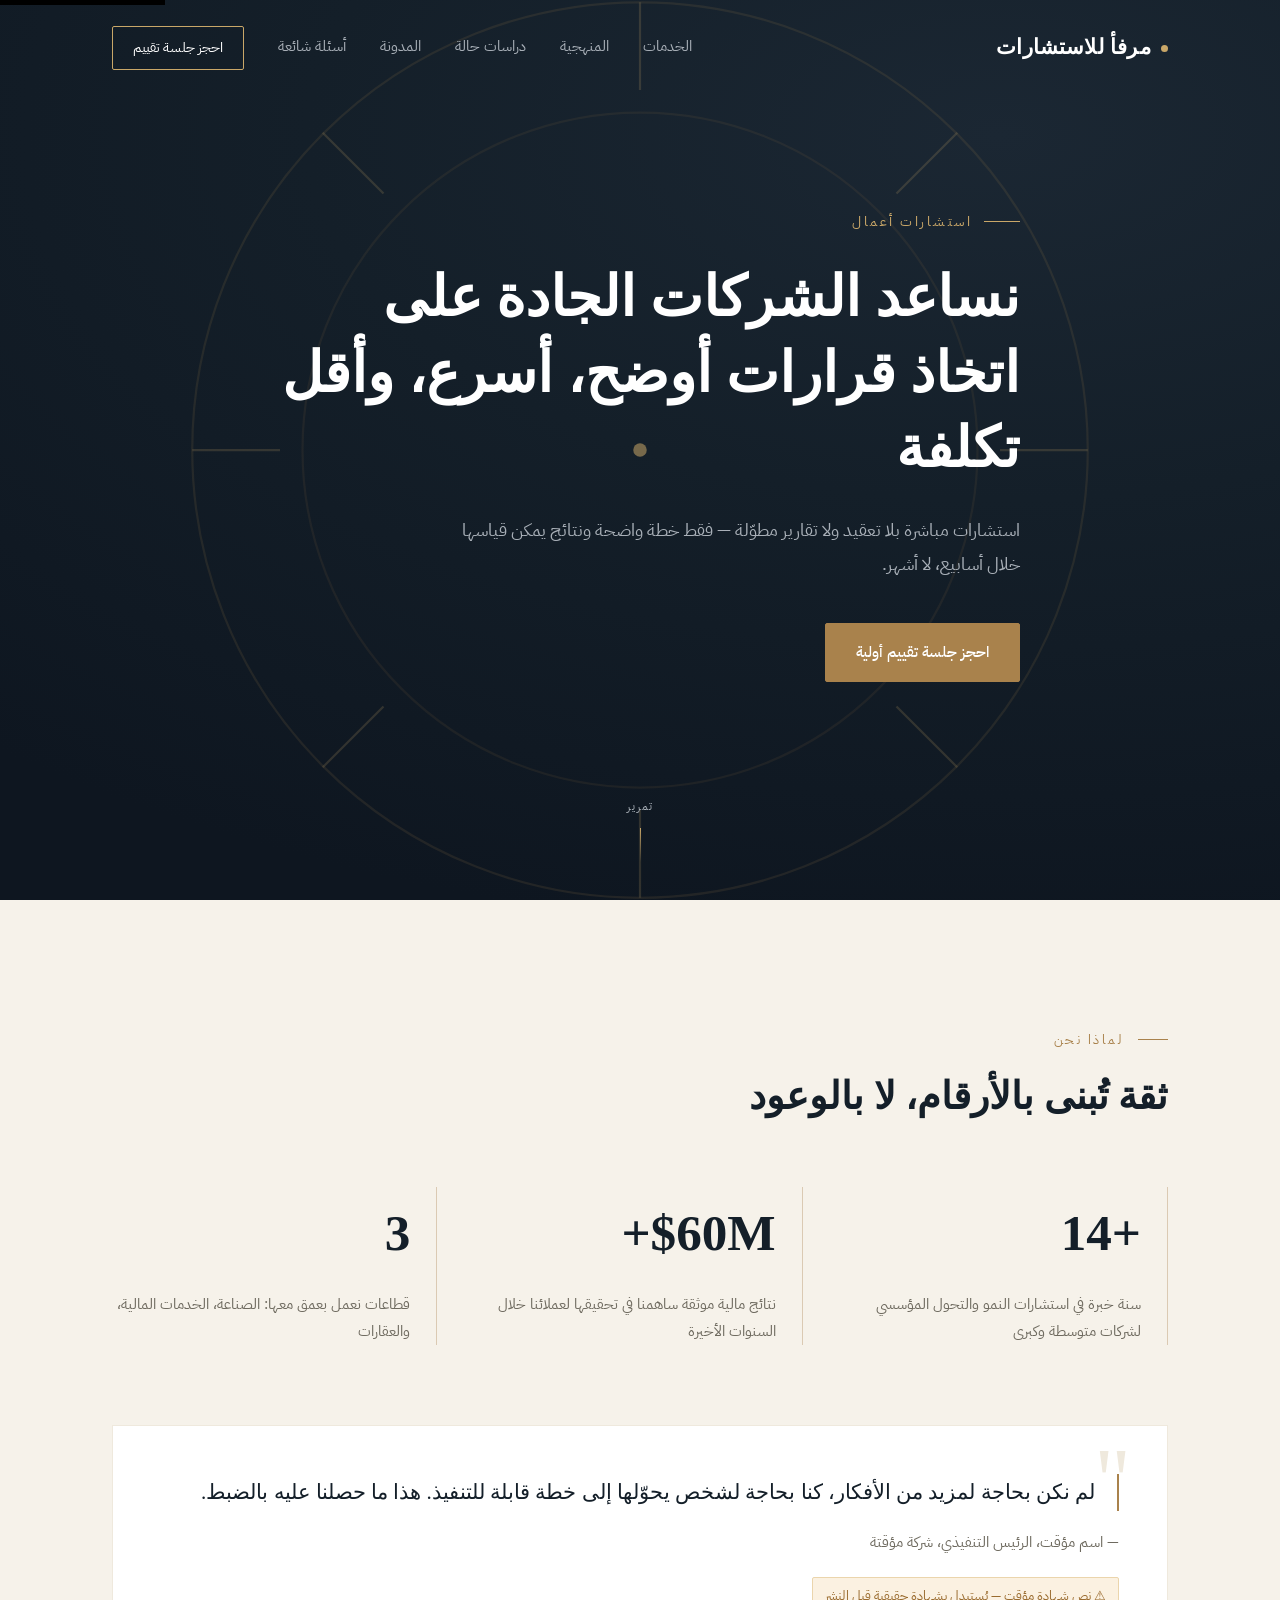
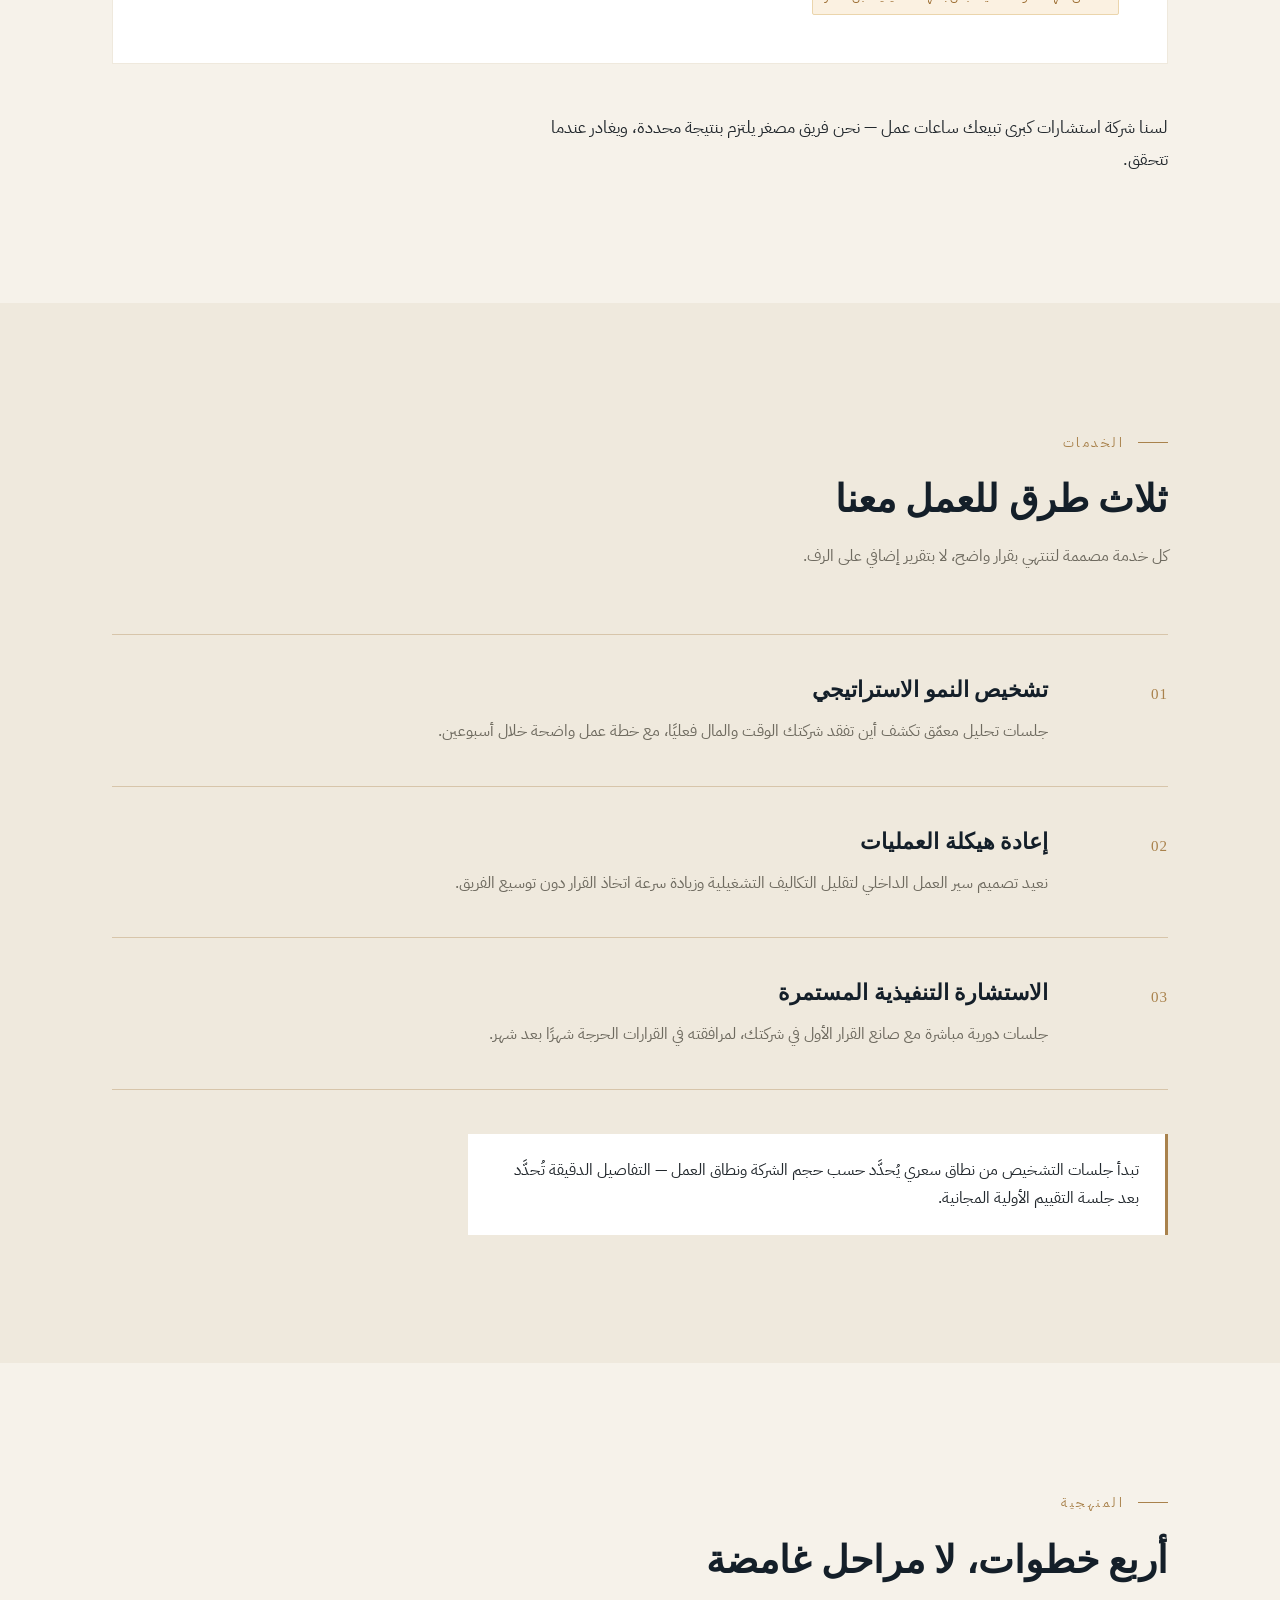
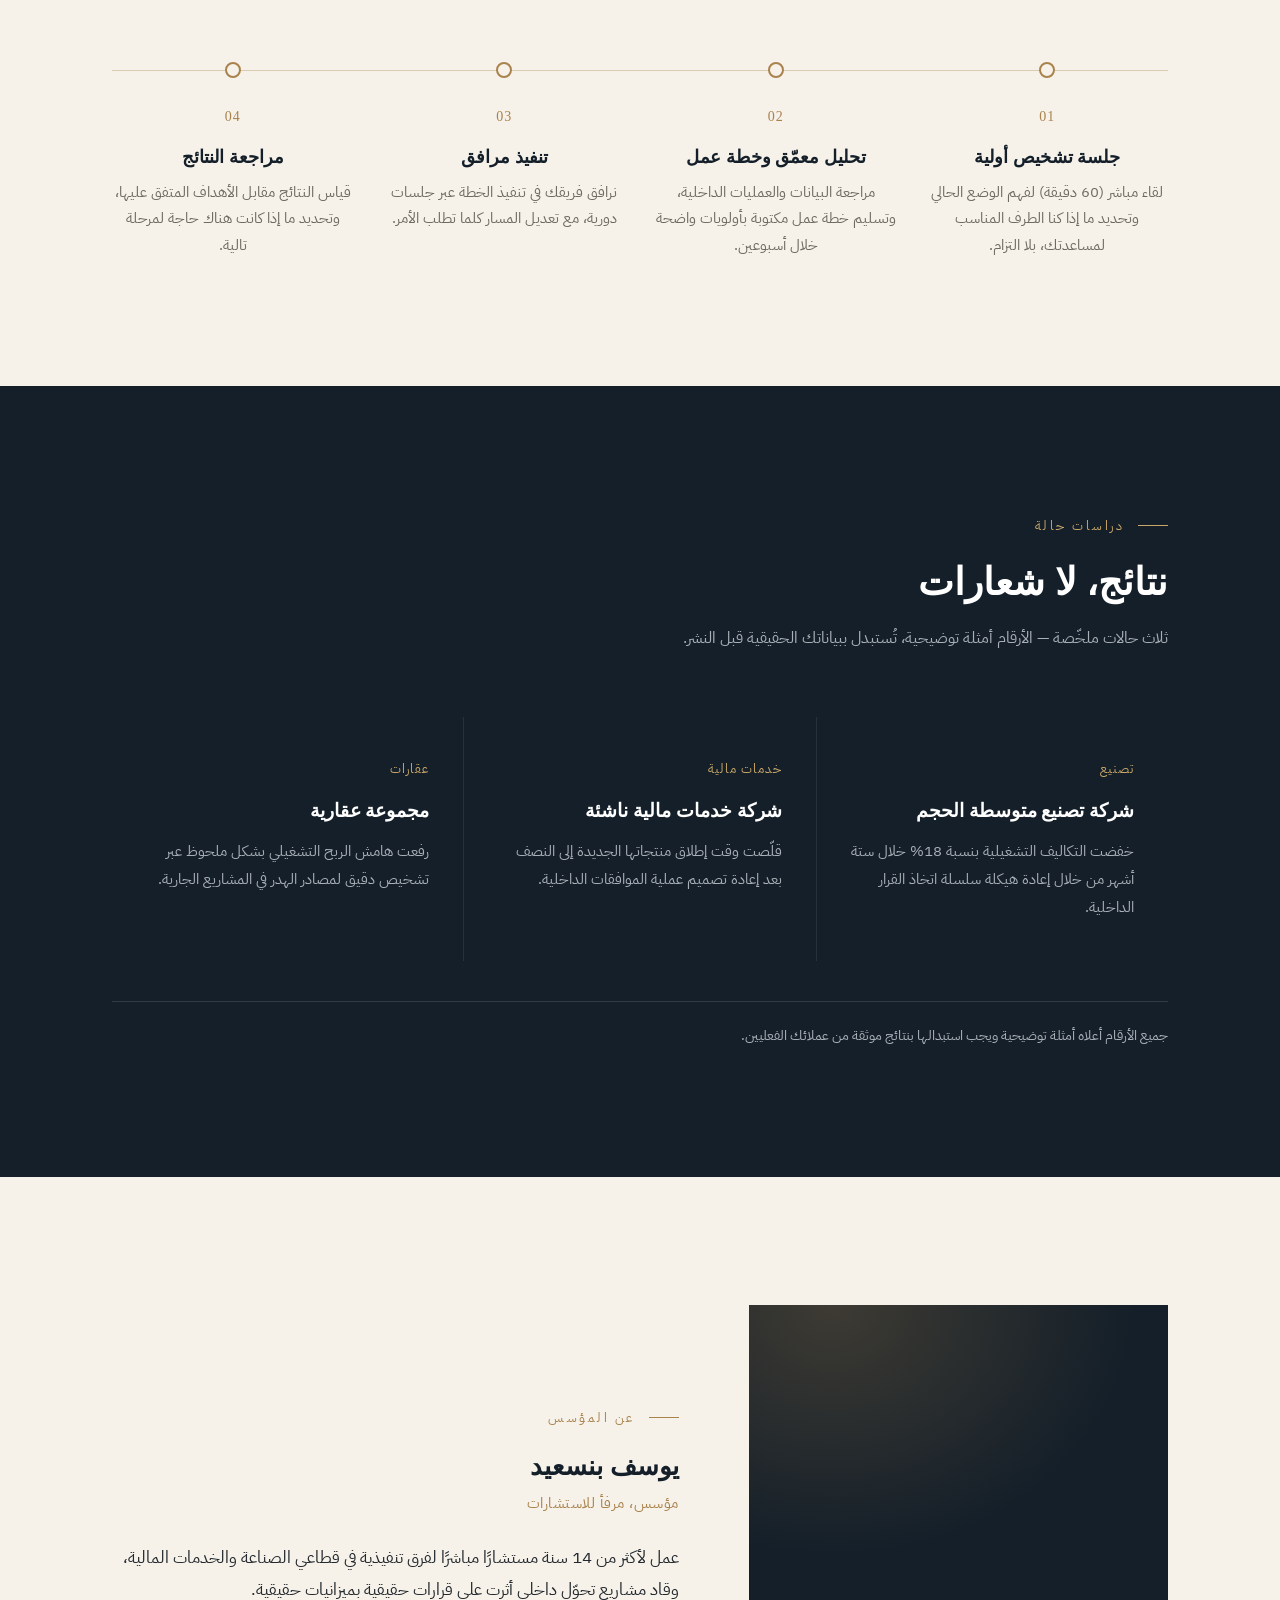
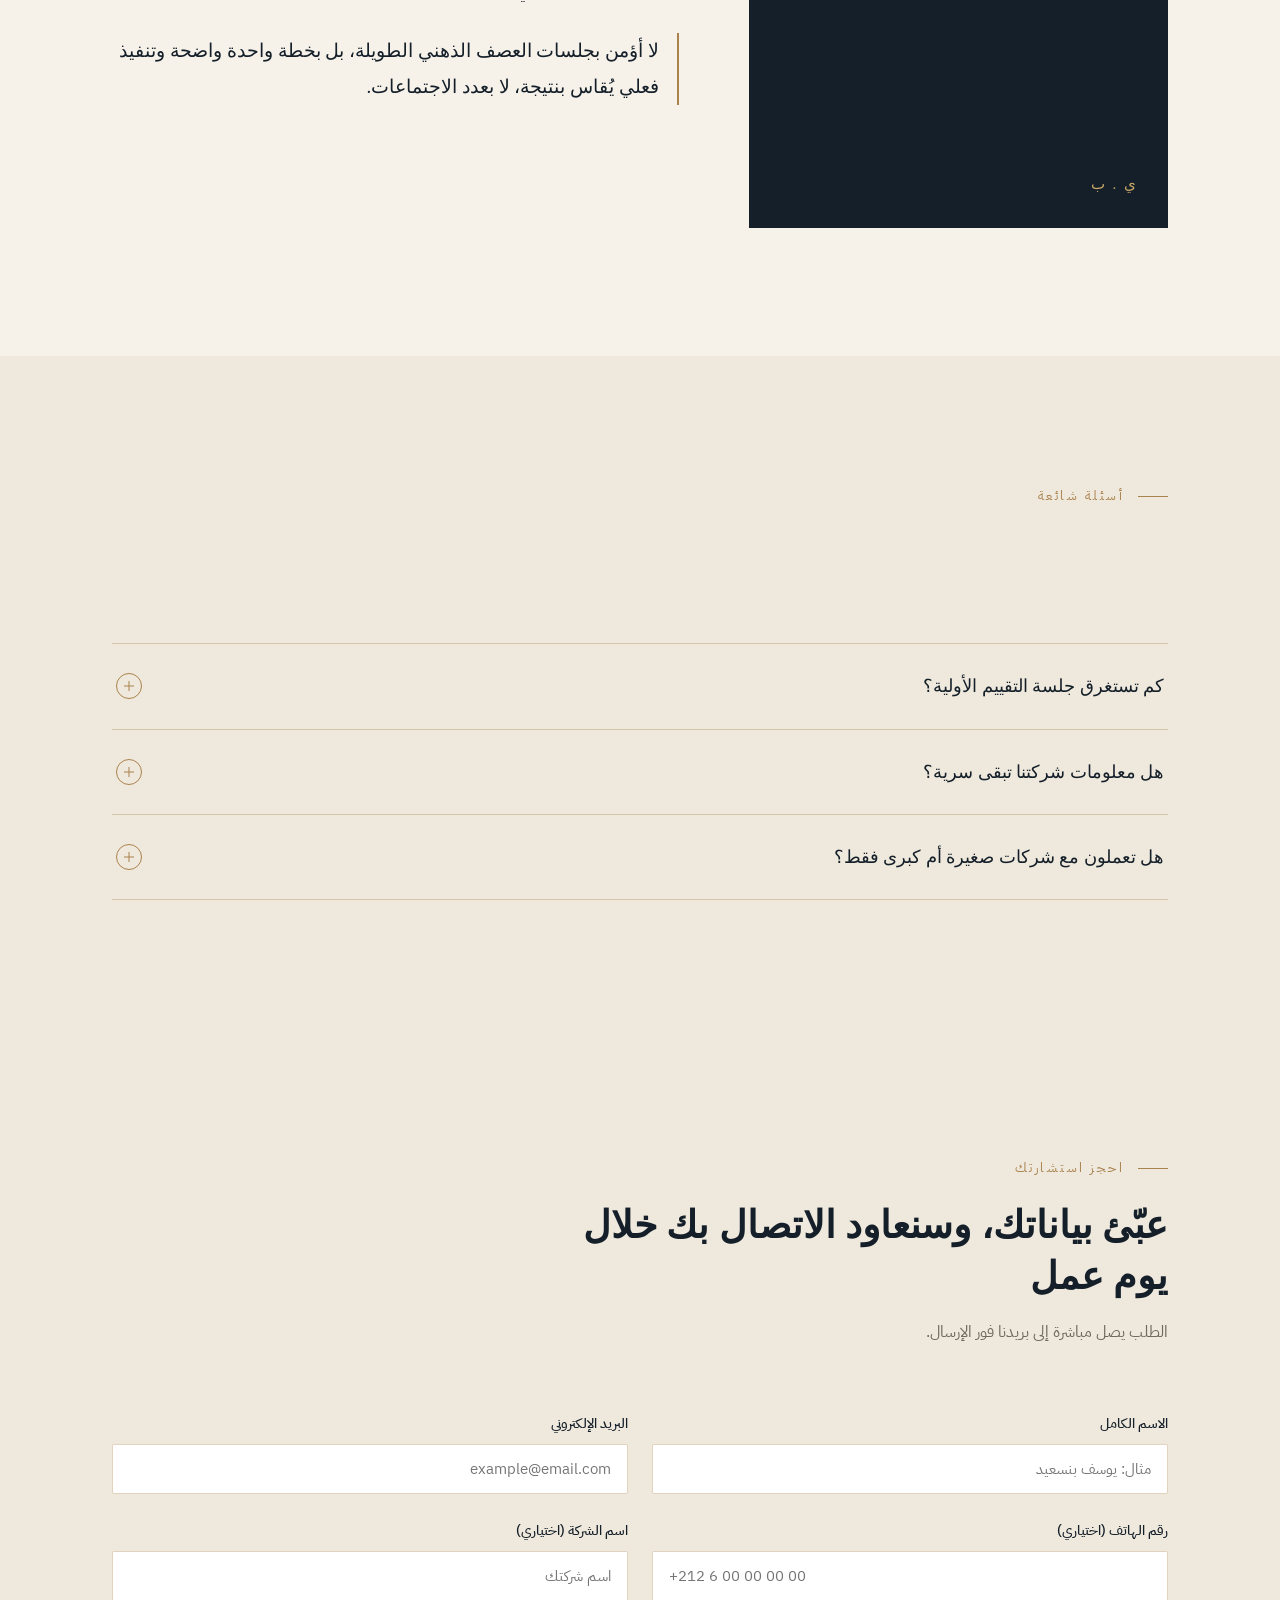
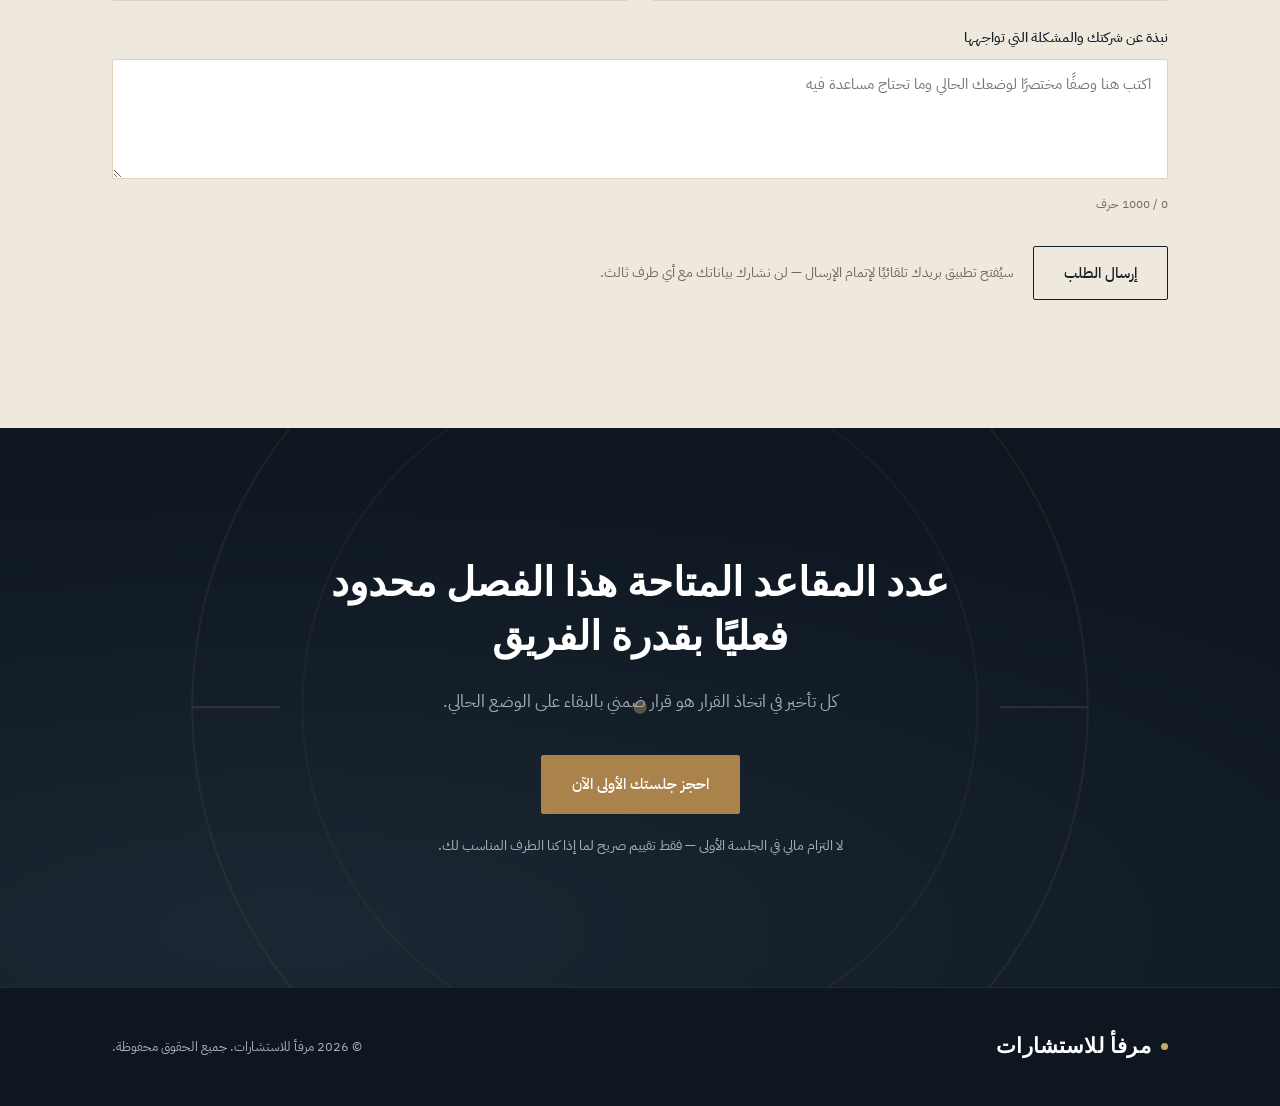
==== commit 429cfb73: "Add: SEO optimization, security headers, deployment guide, and analytics integration" ====
--- a/index.html
+++ b/index.html
@@ -32,7 +32,7 @@
         <a href="#services">الخدمات</a>
         <a href="#method">المنهجية</a>
         <a href="#cases">دراسات حالة</a>
-        <a href="#about">عن المؤسس</a>
+        <a href="blog.html">المدونة</a>
         <a href="#faq">أسئلة شائعة</a>
       </nav>
       <a href="#book" class="header-cta">احجز جلسة تقييم</a>
@@ -330,6 +330,16 @@
 
 <script src="js/main.js" defer></script>
 <script src="js/form.js" defer></script>
+<script src="js/analytics.js" defer></script>
+
+<!-- Google Analytics -->
+<script async src="https://www.googletagmanager.com/gtag/js?id=G-XXXXXXXXXX"></script>
+<script>
+  window.dataLayer = window.dataLayer || [];
+  function gtag(){dataLayer.push(arguments);}
+  gtag('js', new Date());
+  gtag('config', 'G-XXXXXXXXXX');
+</script>
 
 </body>
 </html>
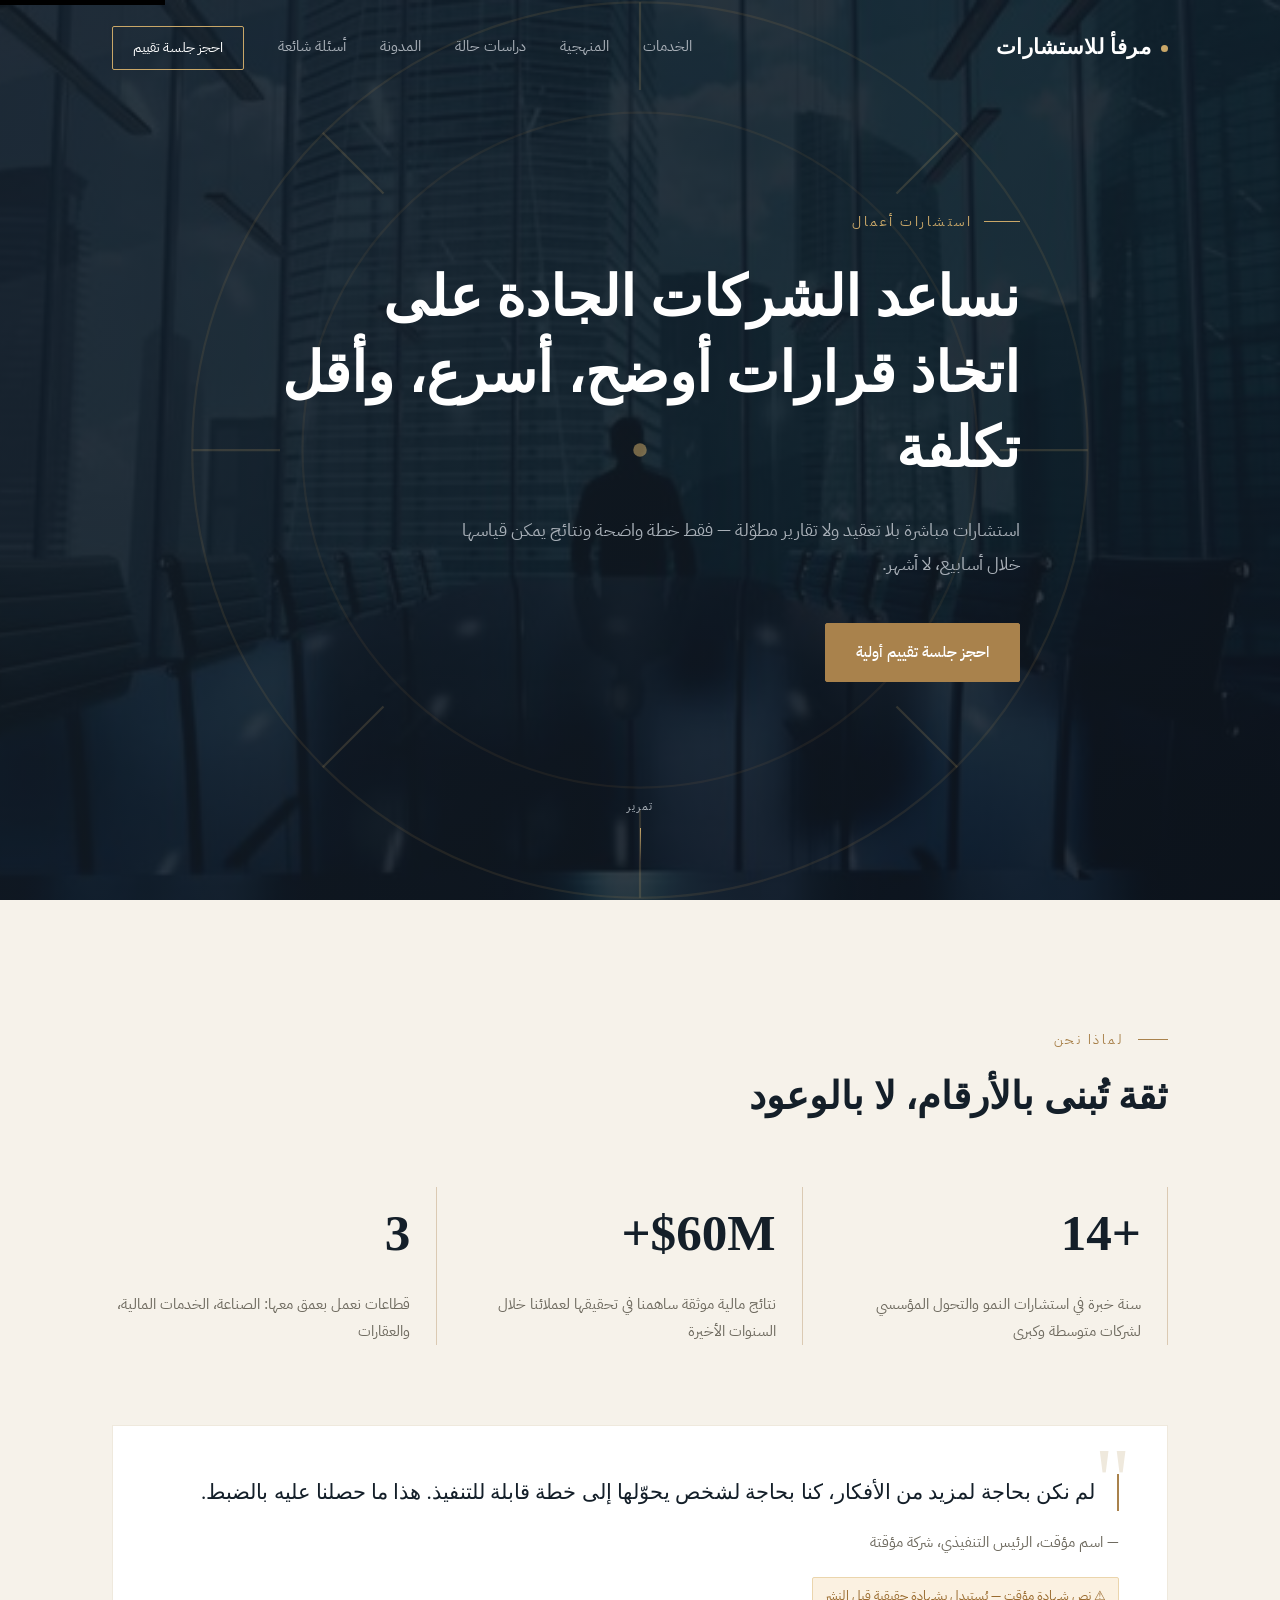
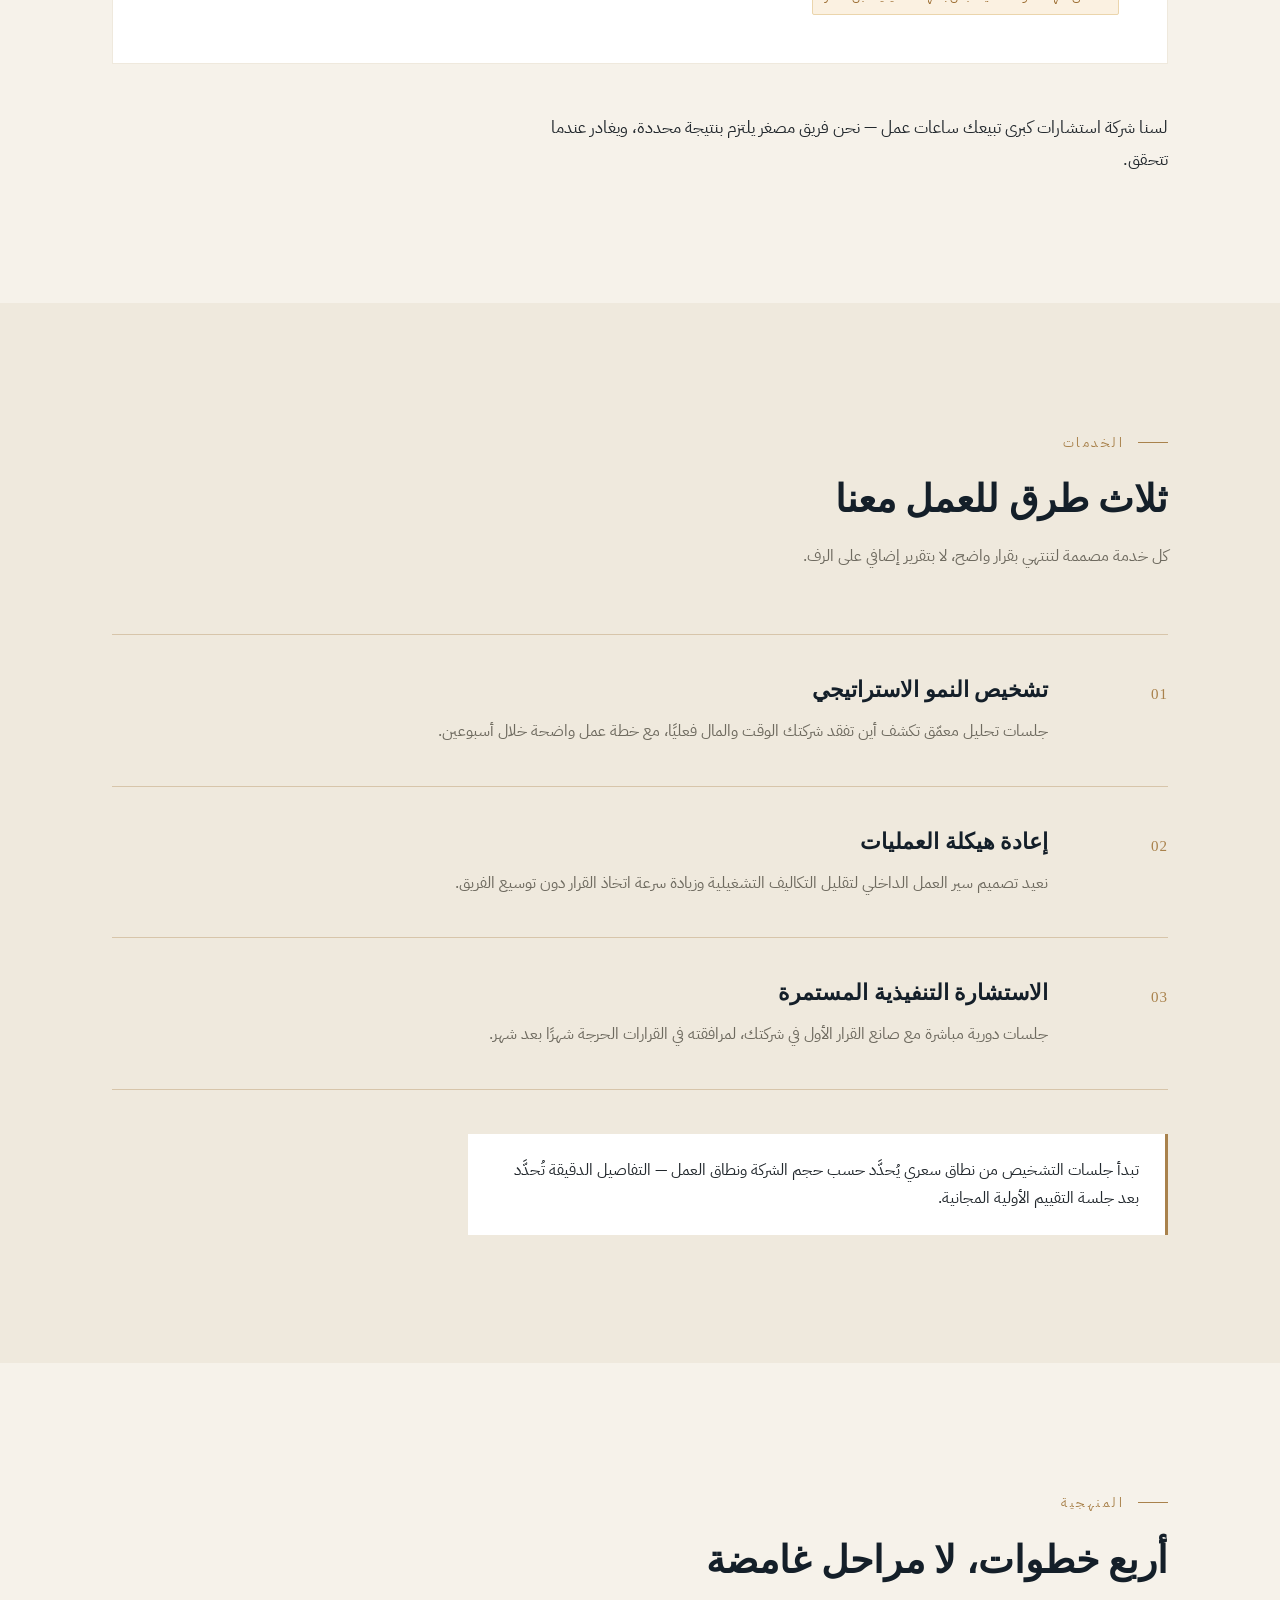
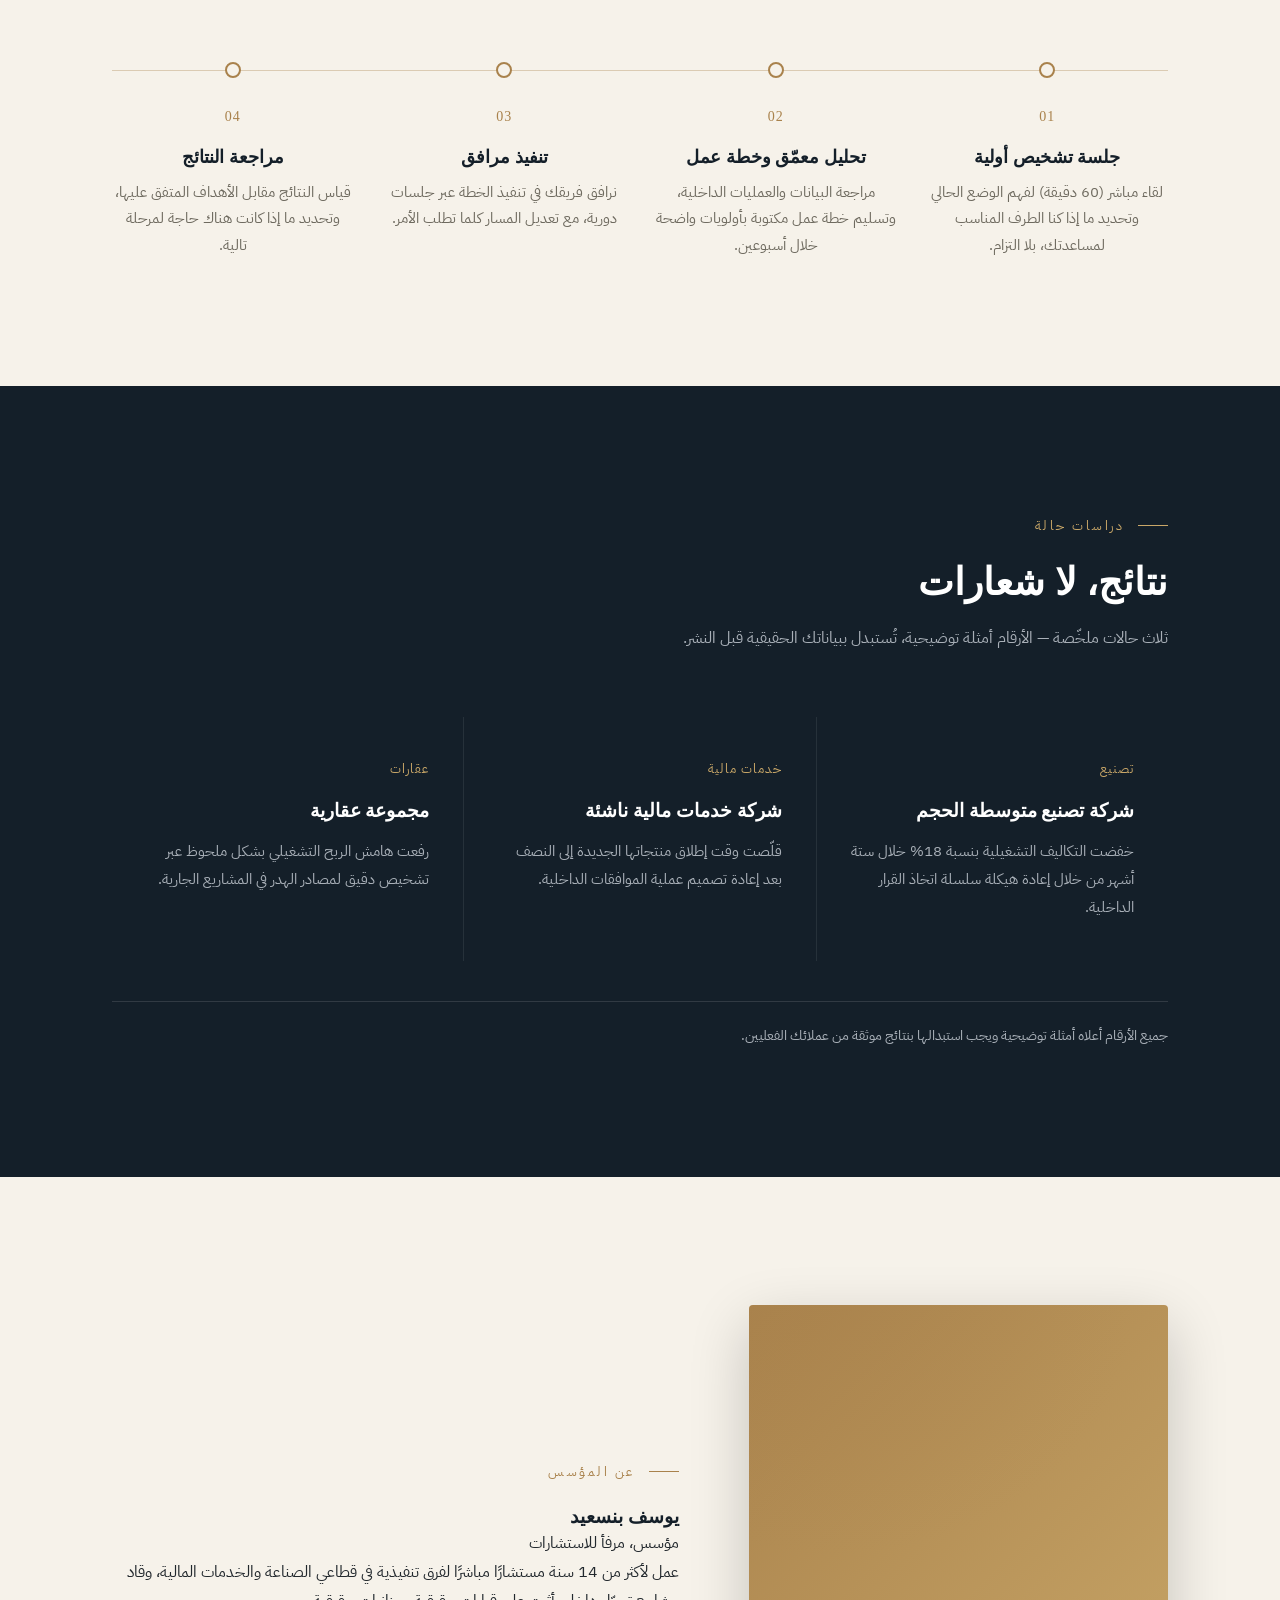
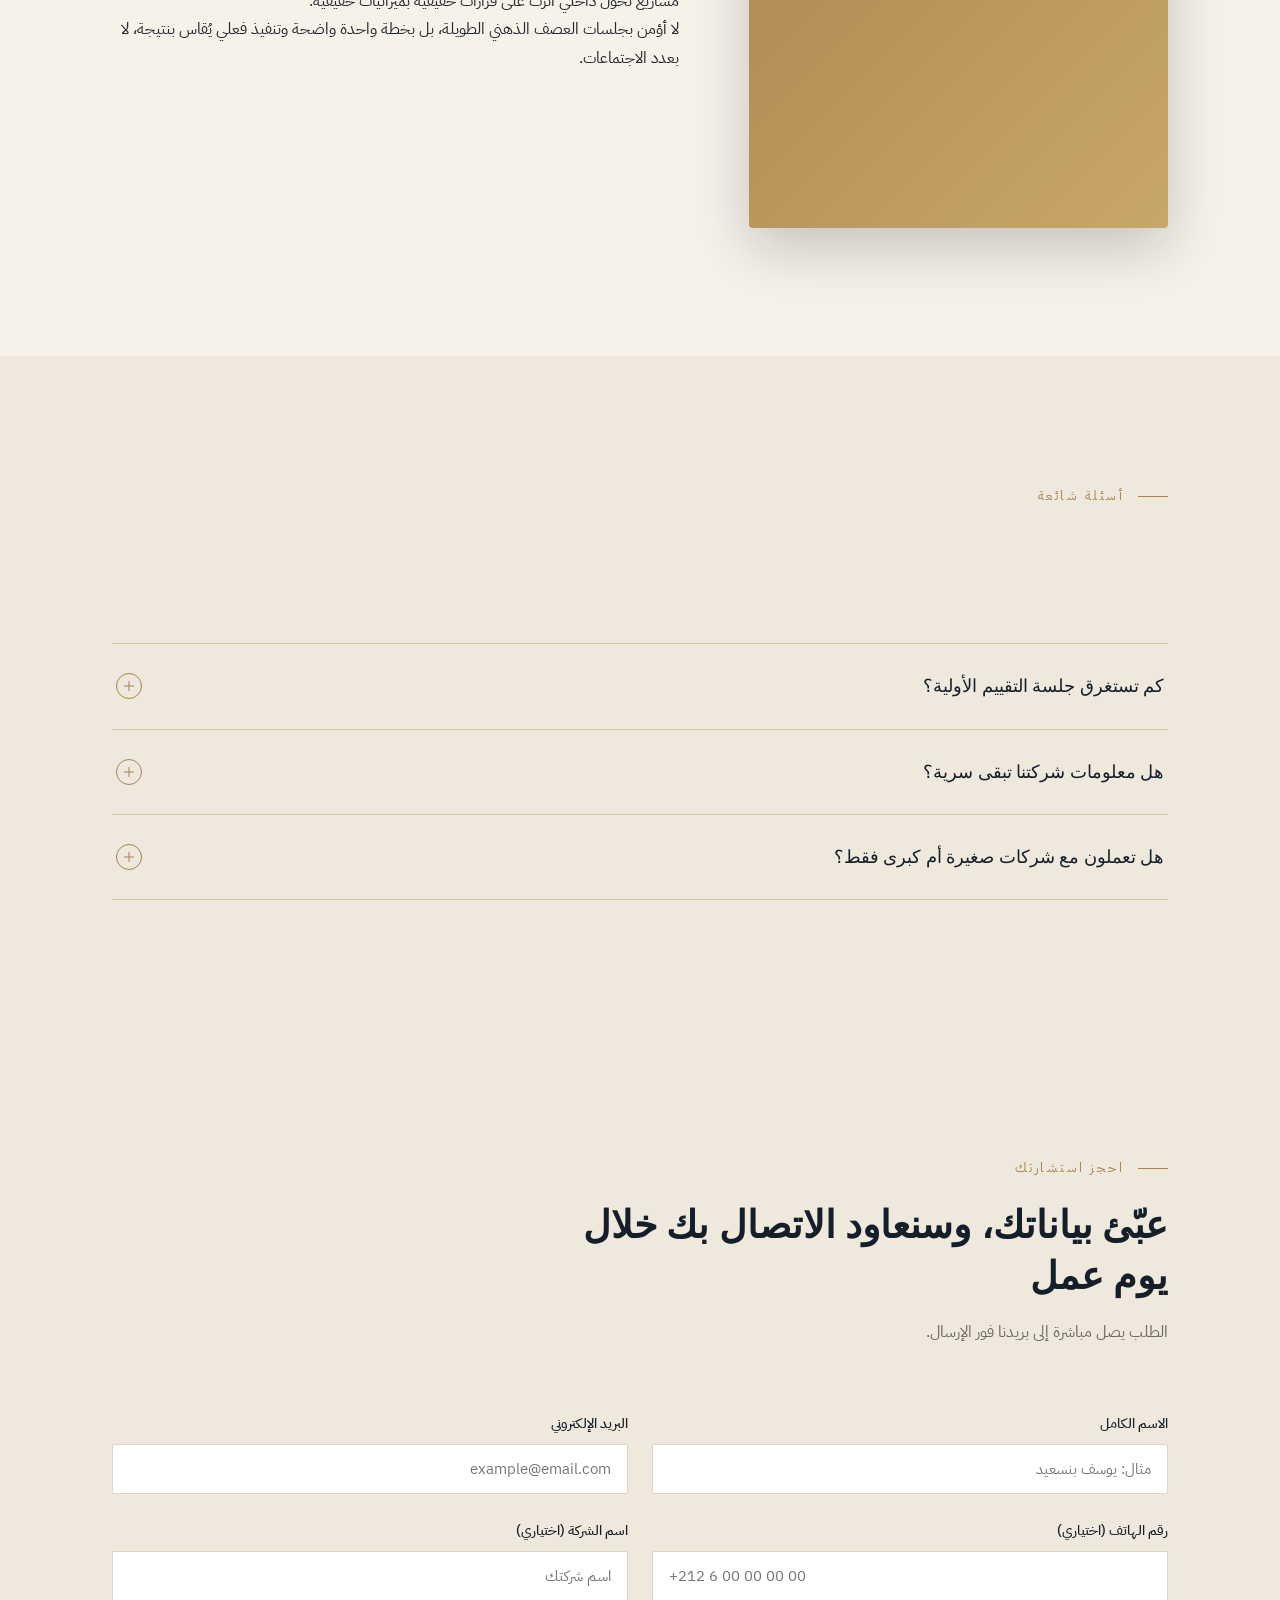
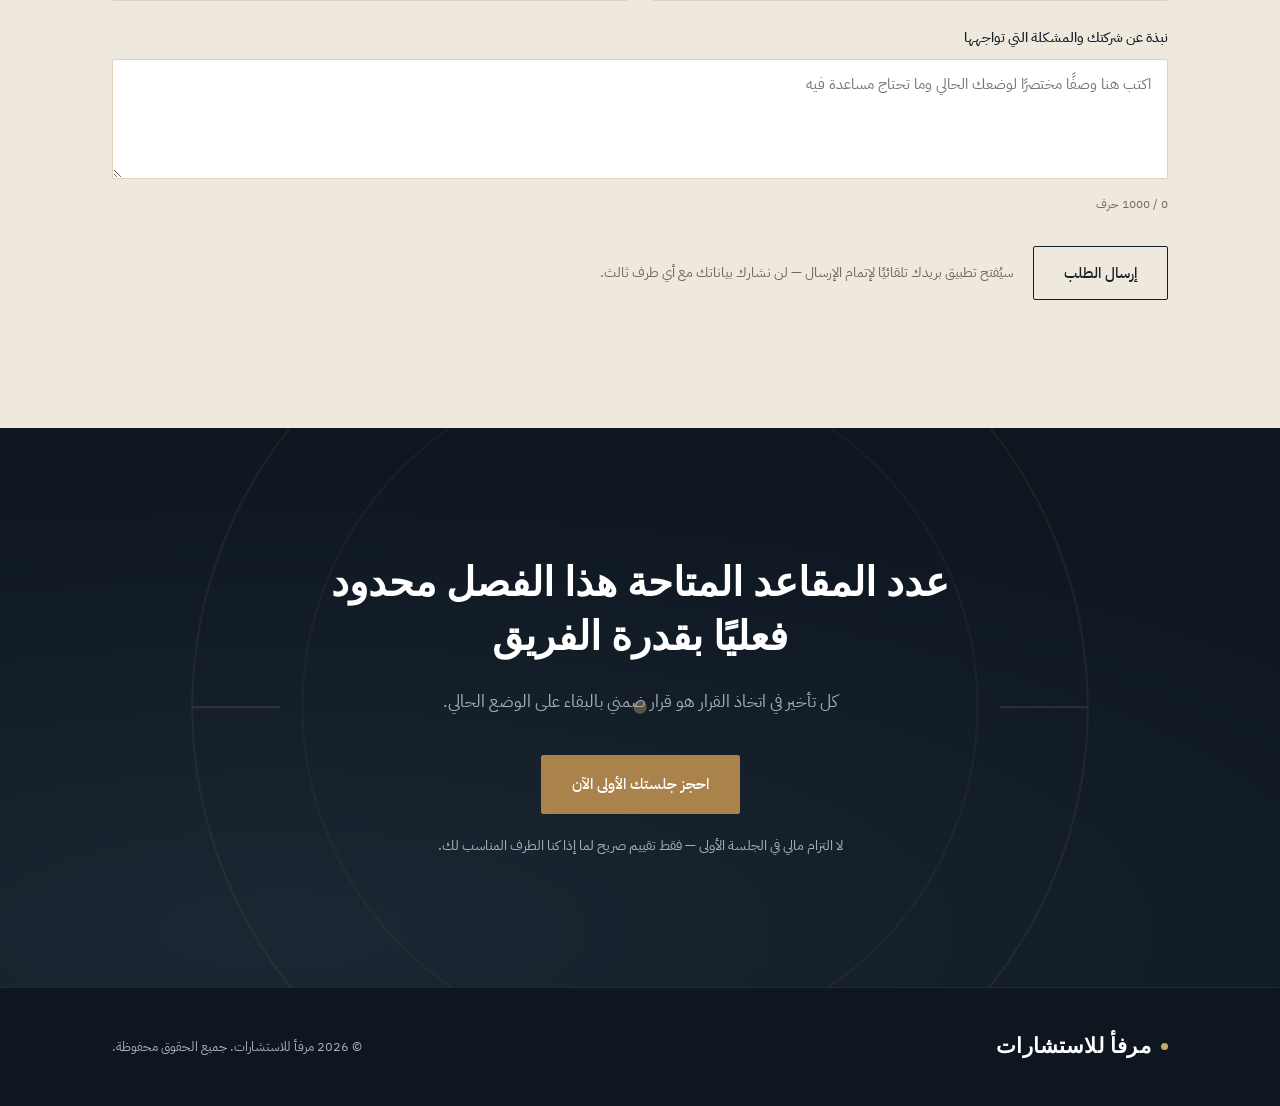
==== commit 9d5d4a35: "Enhance: Add professional images, improve UI/UX, and upgrade email system with fallback methods" ====
--- a/index.html
+++ b/index.html
@@ -42,7 +42,7 @@
 </header>
 
 <!-- HERO SECTION -->
-<section class="hero" role="main" aria-label="القسم الرئيسي">
+<section class="hero" role="main" aria-label="القسم الرئيسي" style="background: linear-gradient(135deg, rgba(20, 31, 41, 0.85) 0%, rgba(14, 22, 32, 0.85) 100%), url('images/hero-bg.jpg') center/cover no-repeat; background-attachment: fixed;">
   <div class="compass" aria-hidden="true">
     <svg viewBox="0 0 400 400" fill="none" role="img" aria-label="خلفية زخرفية">
       <circle cx="200" cy="200" r="199" stroke="#A9824C" stroke-opacity="0.25"/>
@@ -210,12 +210,12 @@
   </div>
 </section>
 
-<!-- ABOUT SECTION -->
-<section class="about" id="about" aria-label="عن المؤسس">
+<!-- BOOKING SECTION -->
+<section class="book" id="book" aria-label="حجز جلسة" style="background: linear-gradient(135deg, #F6F2EA 0%, #EFE9DD 100%), url('images/strategy-session.jpg') right/50% no-repeat; background-attachment: fixed;">
   <div class="wrap">
     <div class="about-grid">
-      <div class="about-card reveal">
-        <span class="initials">ي . ب</span>
+      <div class="about-card reveal" style="background: linear-gradient(135deg, #A9824C 0%, #C9A768 100%), url('images/consulting-meeting.jpg') center/cover; min-height: 400px; border-radius: 4px; overflow: hidden; box-shadow: 0 20px 60px rgba(0,0,0,0.2);">
+        <span class="initials" style="display: none;">ي . ب</span>
       </div>
       <div class="reveal">
         <div class="label"><span class="rule"></span>عن المؤسس</div>
@@ -288,7 +288,7 @@
 
       <div class="form-submit">
         <button type="submit" class="btn btn-outline" id="submit-btn">إرسال الطلب</button>
-        <span class="form-note">سيُفتح تطبيق بريدك تلقائيًا لإتمام الإرسال — لن نشارك بياناتك مع أي طرف ثالث.</span>
+        <span class="form-note" id="form-note">سيُفتح تطبيق بريدك تلقائيًا لإتمام الإرسال — لن نشارك بياناتك مع أي طرف ثالث.</span>
       </div>
       <div class="form-status" id="form-status"></div>
     </form>
